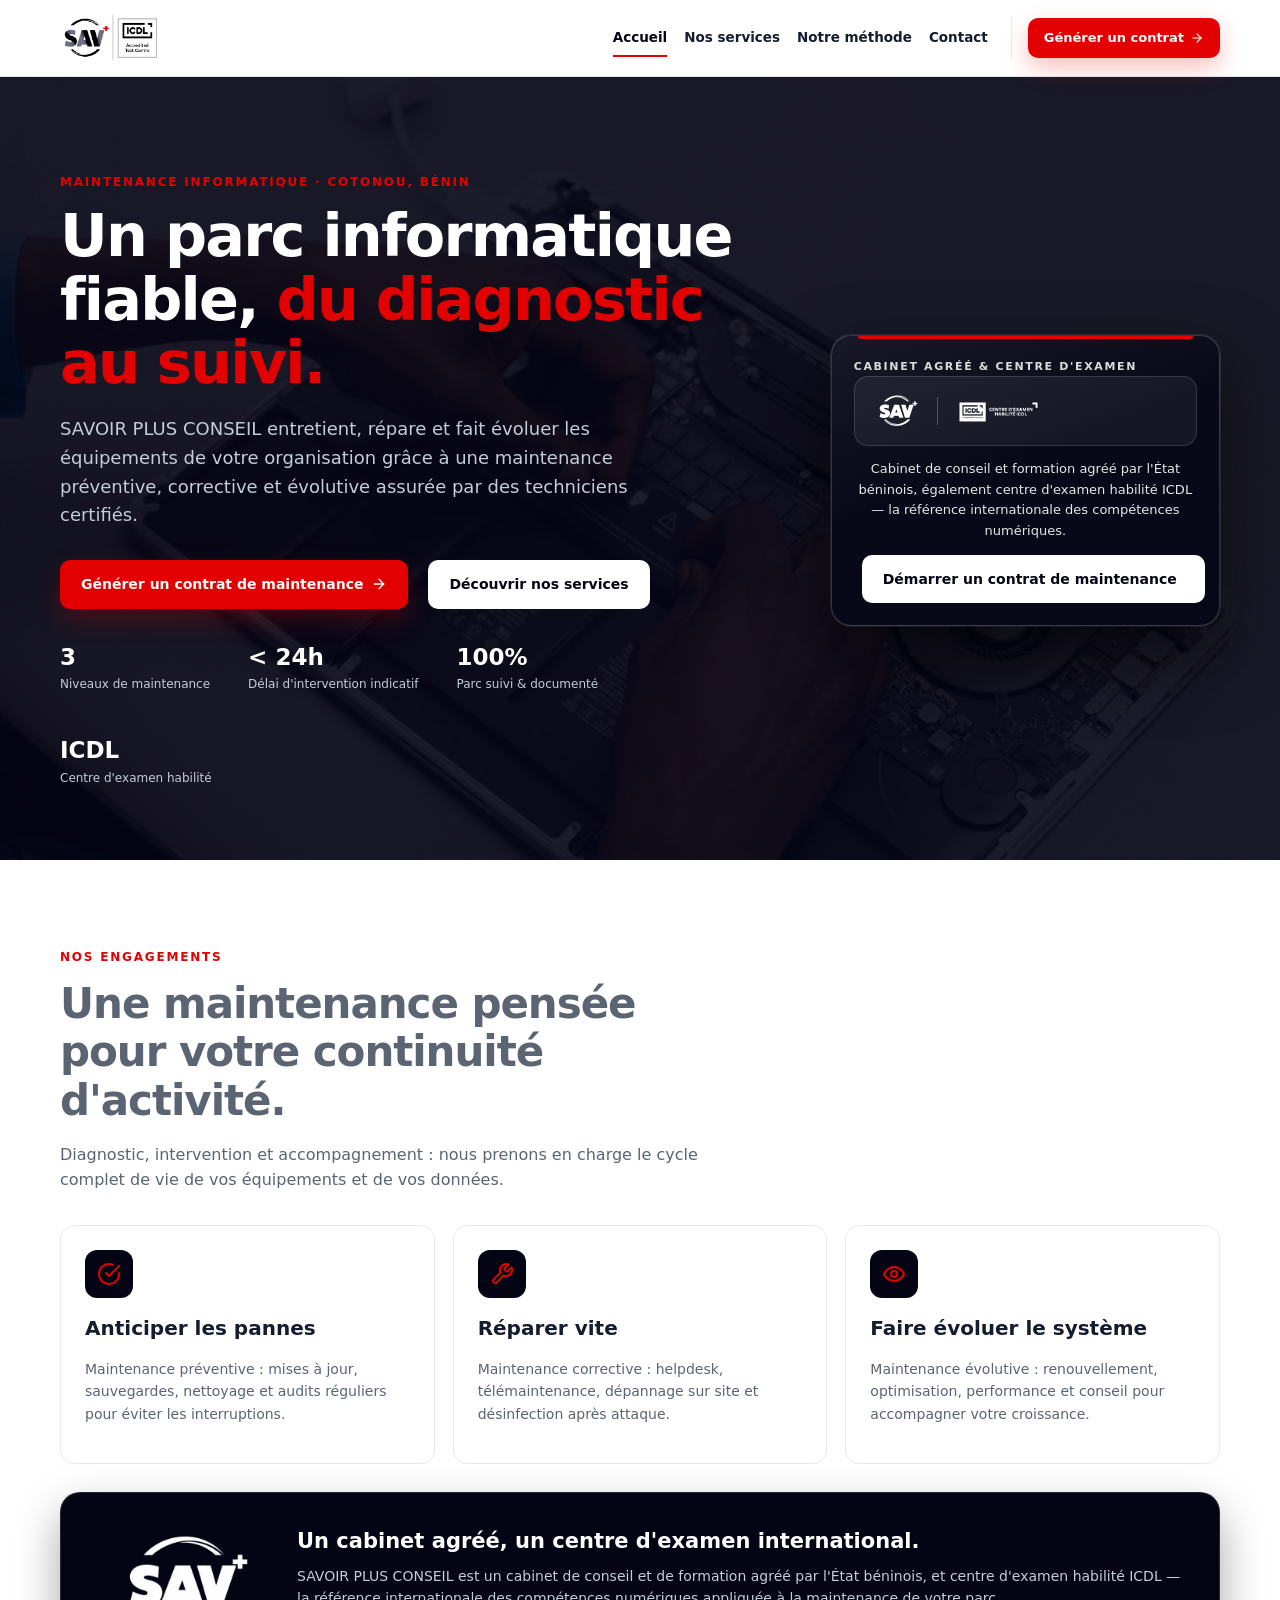
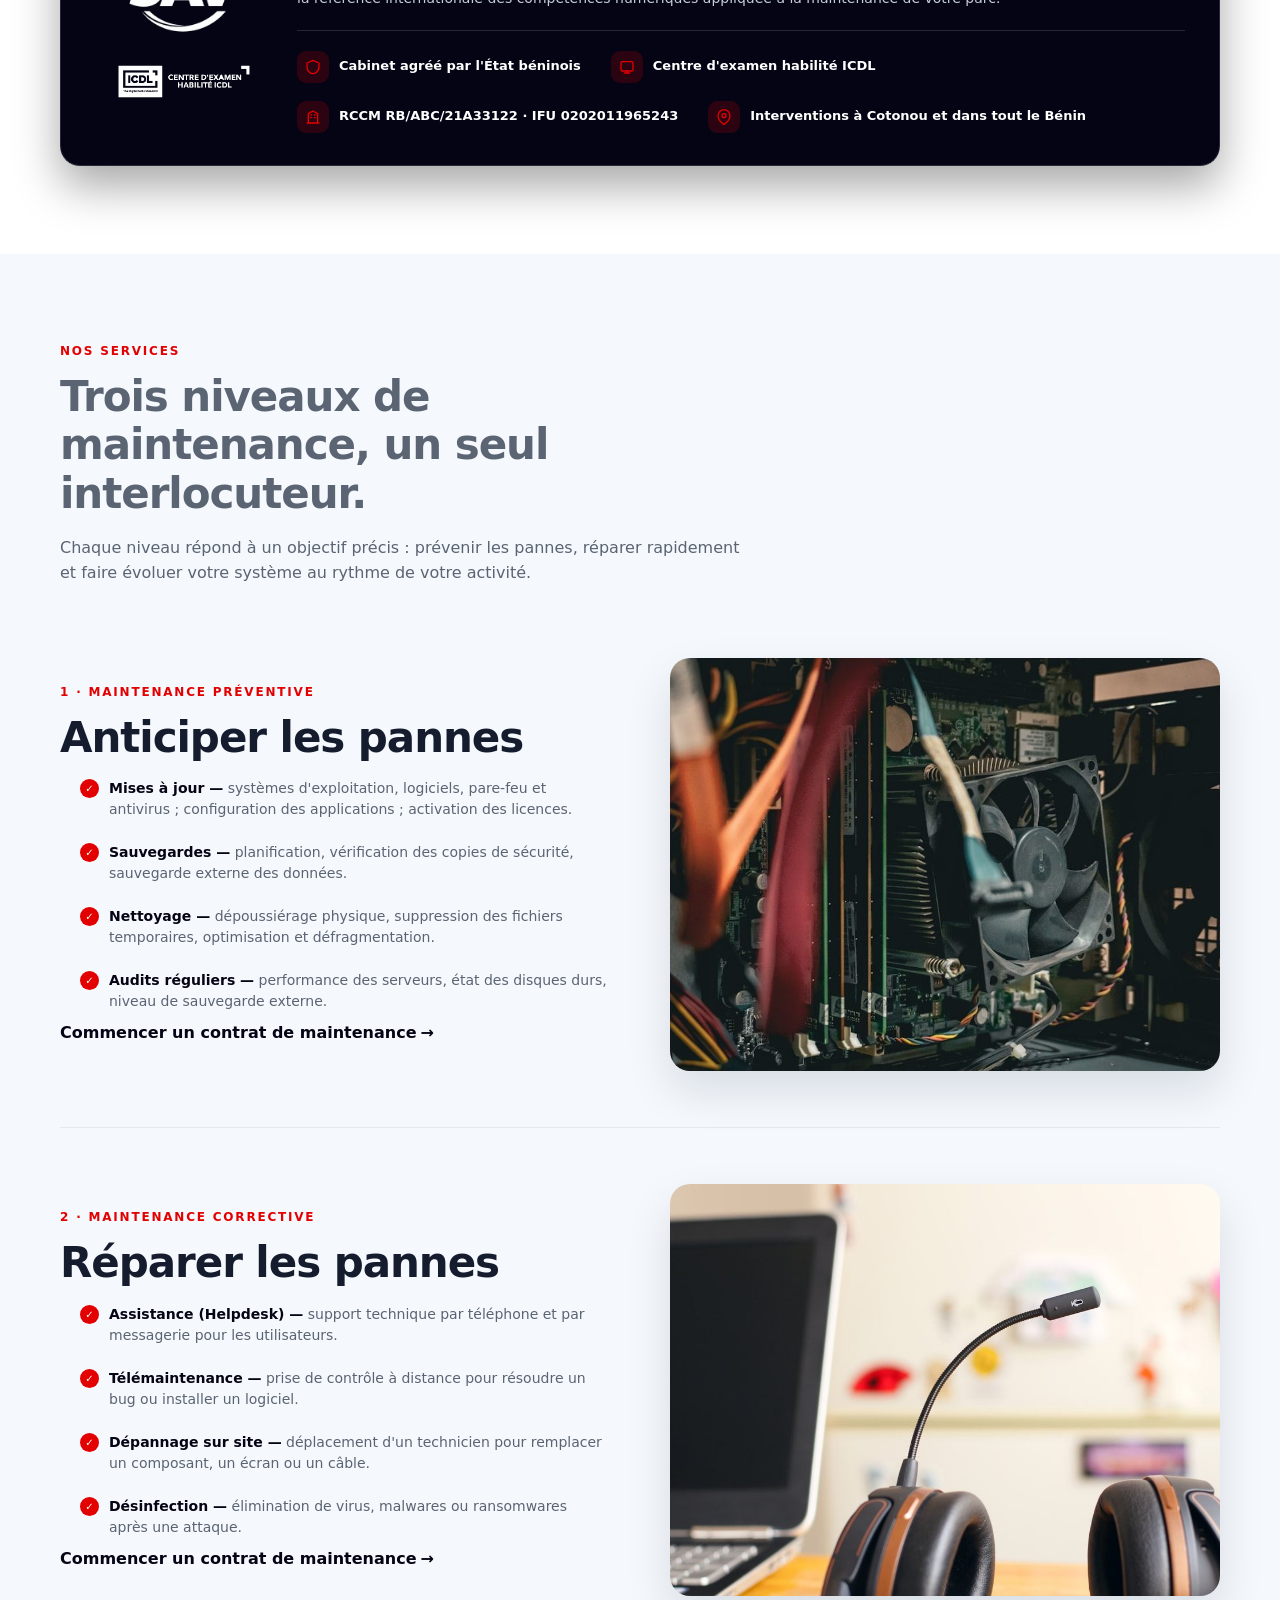
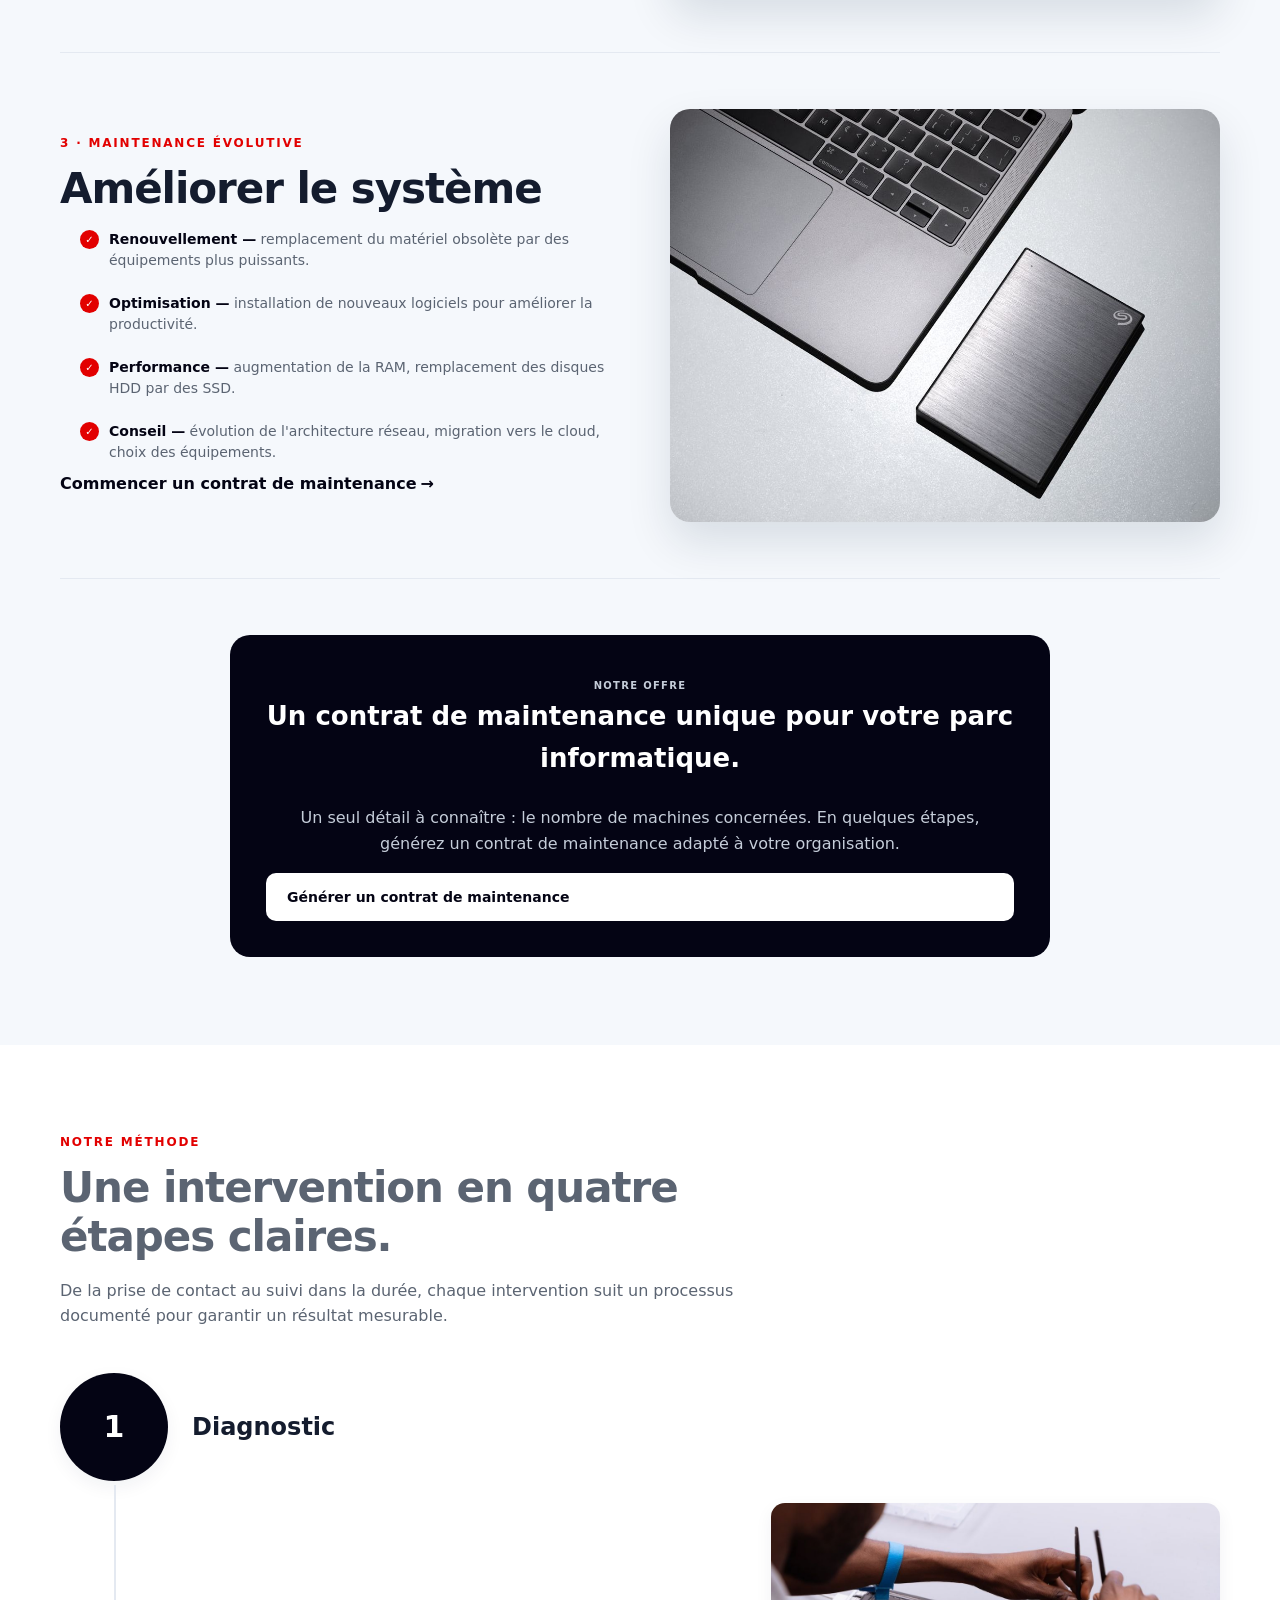
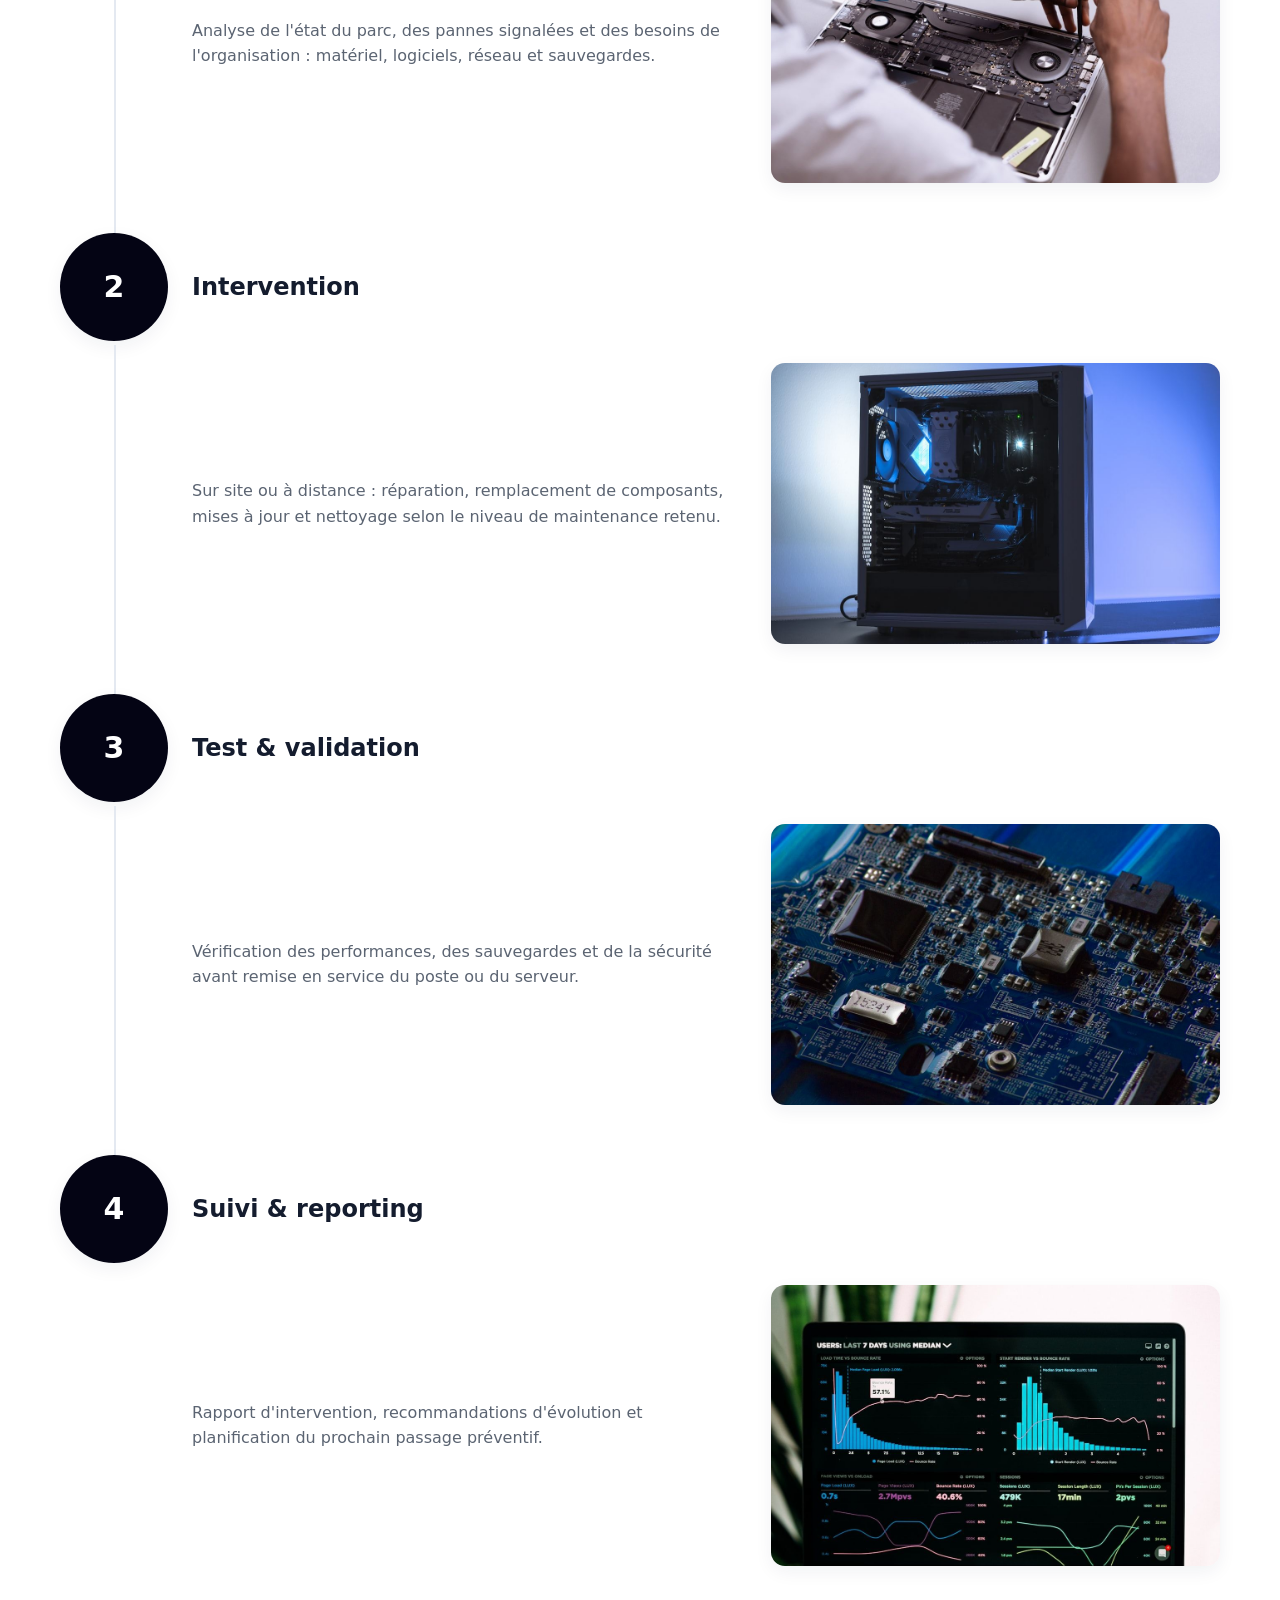
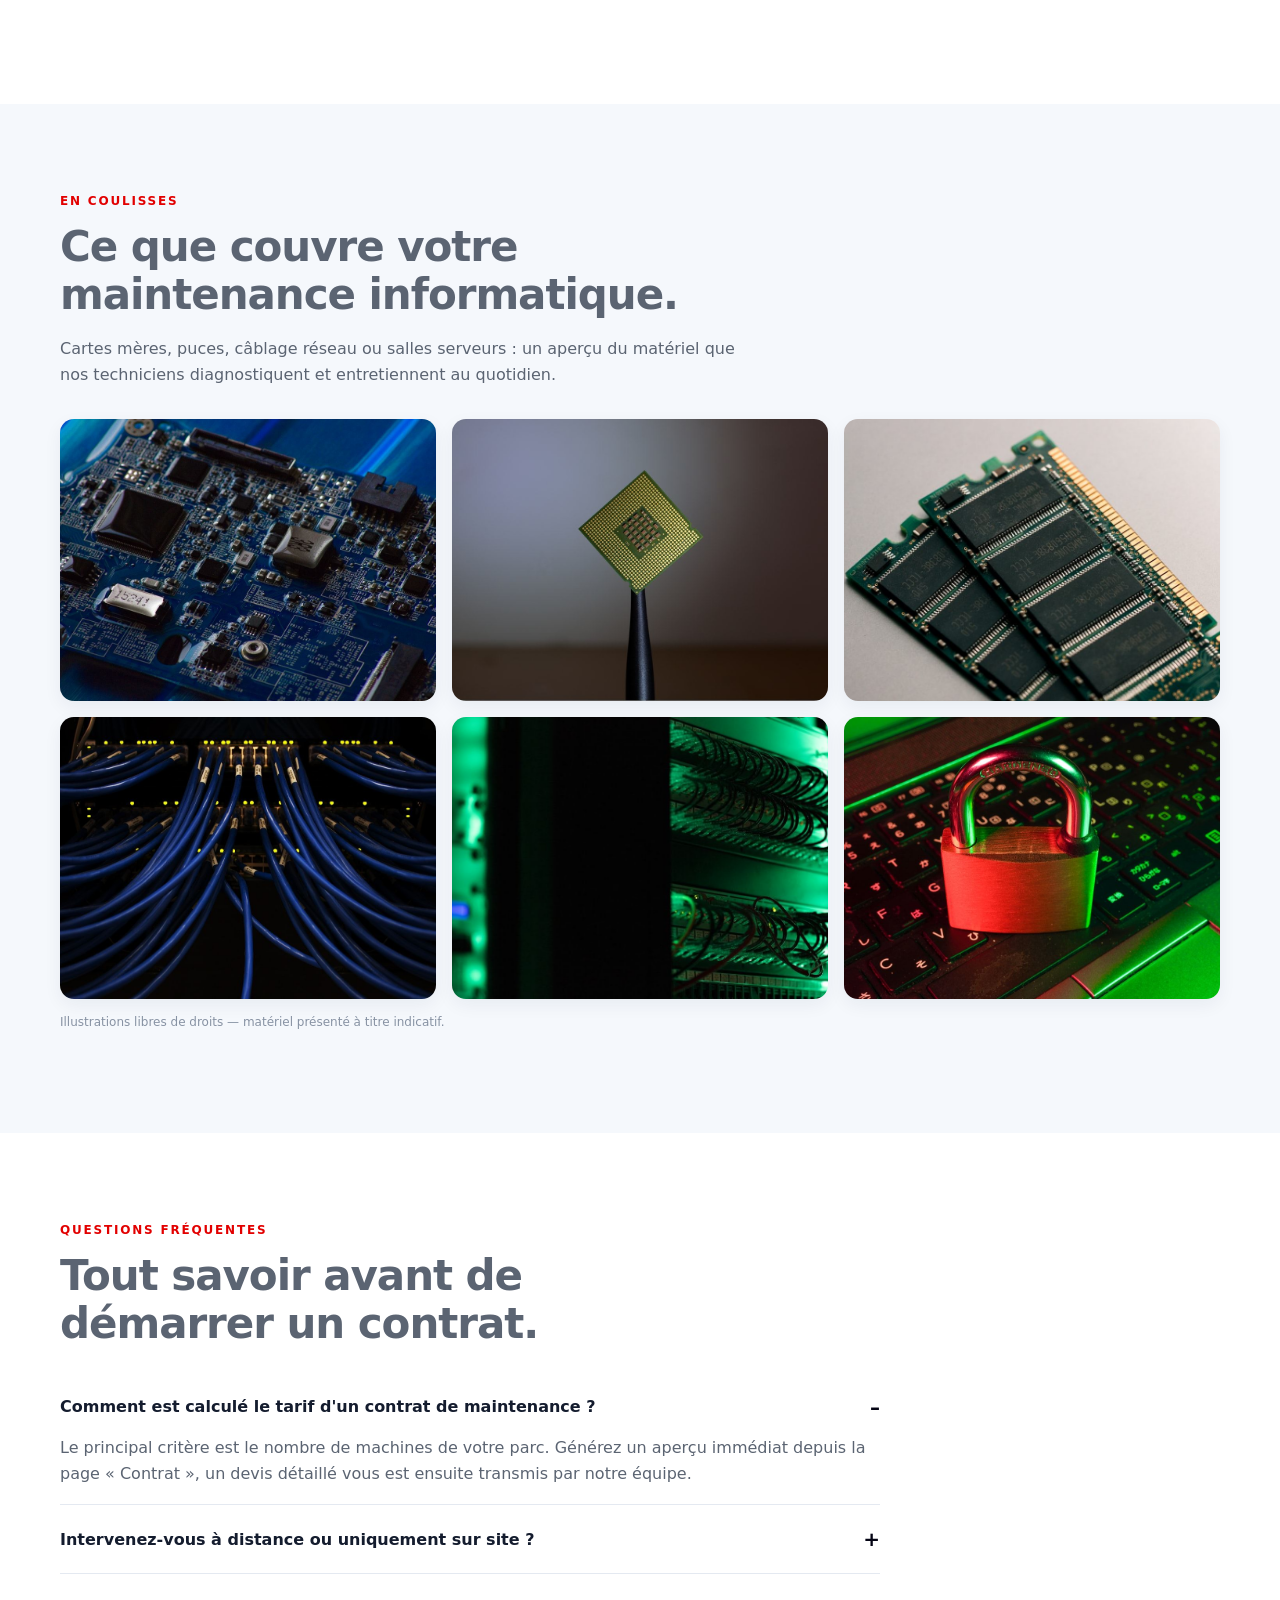
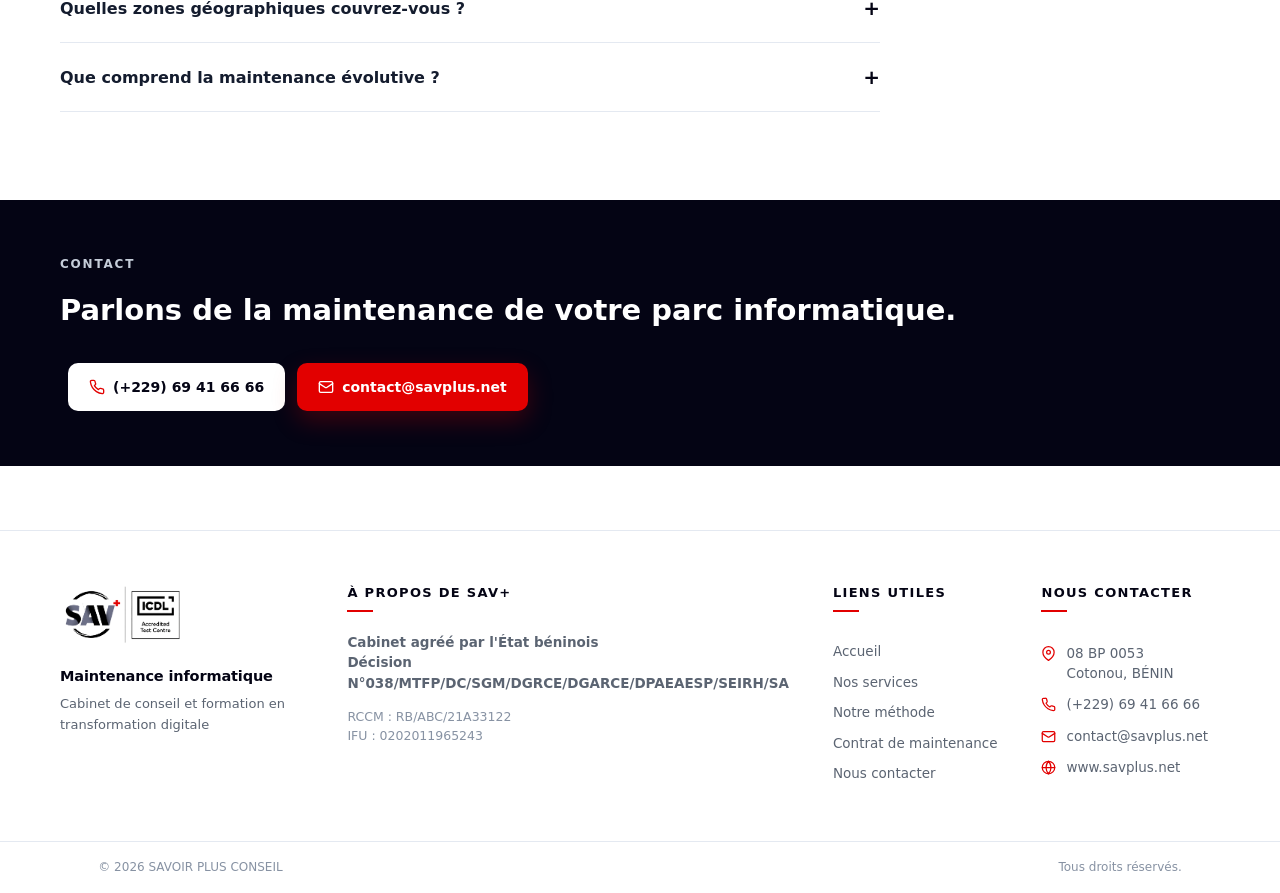
==== index.html @ a527054f "Initial commit: site de maintenance informatique SAV+ (refonte pro) Co-Authored-By: Claude Sonnet 5 " ====
<!doctype html>
<html lang="fr">
<head>
  <meta charset="utf-8">
  <meta name="viewport" content="width=device-width, initial-scale=1">
  <title>SAVOIR PLUS CONSEIL | Maintenance informatique à Cotonou</title>
  <meta name="description" content="SAVOIR PLUS CONSEIL, cabinet agréé et centre d'examen habilité ICDL, assure la maintenance préventive, corrective et évolutive de votre parc informatique à Cotonou, Bénin.">
  <link rel="icon" href="assets/LOGO/Logo savplus v1.png">
  <link rel="stylesheet" href="styles.css">
</head>
<body>
<header class="site-header" id="siteHeader">
  <div class="container nav">
    <a class="brand" href="index.html"><img class="brand-logo" src="logo.webp" alt="SAV PLUS CONSEIL — Centre d'examen habilité ICDL"></a>
    <nav id="siteNav">
      <a href="#top" data-nav="top">Accueil</a>
      <a href="#services" data-nav="services">Nos services</a>
      <a href="#methode" data-nav="methode">Notre méthode</a>
      <a href="#contact" data-nav="contact">Contact</a>
      <div class="nav-cta">
        <a class="btn btn-gold btn-icon" href="maintenance.html">
          <span>Générer un contrat</span>
          <span class="btn-icon" aria-hidden="true"><svg viewBox="0 0 24 24" fill="none" stroke="currentColor" stroke-width="2" stroke-linecap="round" stroke-linejoin="round"><path d="M5 12h14"></path><path d="m12 5 7 7-7 7"></path></svg></span>
        </a>
      </div>
    </nav>
    <button class="nav-toggle" id="navToggle" aria-label="Ouvrir le menu" aria-expanded="false" aria-controls="siteNav"><span></span></button>
  </div>
  <div class="nav-backdrop" id="navBackdrop"></div>
</header>

<main>
<section class="hero" id="top" style="--hero-bg:url('assets/images/hero-technicien.jpg')">
  <div class="container hero-grid">
    <div>
      <div class="eyebrow">MAINTENANCE INFORMATIQUE · COTONOU, BÉNIN</div>
      <h1>Un parc informatique fiable, <span>du diagnostic au suivi.</span></h1>
      <p class="lead">SAVOIR PLUS CONSEIL entretient, répare et fait évoluer les équipements de votre organisation grâce à une maintenance préventive, corrective et évolutive assurée par des techniciens certifiés.</p>
      <div class="hero-actions">
        <a class="btn btn-gold btn-icon" href="maintenance.html">
          <span>Générer un contrat de maintenance</span>
          <span class="btn-icon" aria-hidden="true"><svg viewBox="0 0 24 24" fill="none" stroke="currentColor" stroke-width="2" stroke-linecap="round" stroke-linejoin="round"><path d="M5 12h14"></path><path d="m12 5 7 7-7 7"></path></svg></span>
        </a>
        <a class="btn btn-white" href="#services">Découvrir nos services</a>
      </div>
      <div class="trust-row">
        <div><strong>3</strong><span>Niveaux de maintenance</span></div>
        <div><strong>&lt; 24h</strong><span>Délai d'intervention indicatif</span></div>
        <div><strong>100%</strong><span>Parc suivi &amp; documenté</span></div>
        <div><strong>ICDL</strong><span>Centre d'examen habilité</span></div>
      </div>
    </div>
    <div class="hero-card">
      <div class="card-top">CABINET AGRÉÉ &amp; CENTRE D'EXAMEN</div>
      <div class="cert-logos">
        <img src="assets/LOGO/Logo savplus v1 BLANC.png" alt="SAV+">
        <span class="cert-divider" aria-hidden="true"></span>
        <img src="assets/LOGO/LOGO ICDL Blanc.png" alt="ICDL — The Digital Skills Standard">
      </div>
      <p class="hero-note">Cabinet de conseil et formation agréé par l'État béninois, également centre d'examen habilité ICDL — la référence internationale des compétences numériques.</p>
      <a class="btn btn-white btn-wide" href="maintenance.html">Démarrer un contrat de maintenance</a>
    </div>
  </div>
</section>

<section class="section">
  <div class="container">
    <div class="section-intro">
      <div class="eyebrow">NOS ENGAGEMENTS</div>
      <h2>Une maintenance pensée pour votre continuité d'activité.</h2>
      <p>Diagnostic, intervention et accompagnement : nous prenons en charge le cycle complet de vie de vos équipements et de vos données.</p>
    </div>
    <div class="cards cards-3">
      <article class="card">
        <div class="card-icon" aria-hidden="true"><svg viewBox="0 0 24 24" fill="none" stroke="currentColor" stroke-width="2" stroke-linecap="round" stroke-linejoin="round"><path d="M22 11.08V12a10 10 0 1 1-5.93-9.14"></path><polyline points="22 4 12 14.01 9 11.01"></polyline></svg></div>
        <h3>Anticiper les pannes</h3>
        <p>Maintenance préventive : mises à jour, sauvegardes, nettoyage et audits réguliers pour éviter les interruptions.</p>
      </article>
      <article class="card">
        <div class="card-icon" aria-hidden="true"><svg viewBox="0 0 24 24" fill="none" stroke="currentColor" stroke-width="2" stroke-linecap="round" stroke-linejoin="round"><path d="M14.7 6.3a1 1 0 0 0 0 1.4l1.6 1.6a1 1 0 0 0 1.4 0l3.77-3.77a6 6 0 0 1-7.94 7.94l-6.91 6.91a2.12 2.12 0 0 1-3-3l6.91-6.91a6 6 0 0 1 7.94-7.94l-3.76 3.76z"></path></svg></div>
        <h3>Réparer vite</h3>
        <p>Maintenance corrective : helpdesk, télémaintenance, dépannage sur site et désinfection après attaque.</p>
      </article>
      <article class="card">
        <div class="card-icon" aria-hidden="true"><svg viewBox="0 0 24 24" fill="none" stroke="currentColor" stroke-width="2" stroke-linecap="round" stroke-linejoin="round"><path d="M2 12s3-7 10-7 10 7 10 7-3 7-10 7-10-7-10-7Z"></path><circle cx="12" cy="12" r="3"></circle></svg></div>
        <h3>Faire évoluer le système</h3>
        <p>Maintenance évolutive : renouvellement, optimisation, performance et conseil pour accompagner votre croissance.</p>
      </article>
    </div>

    <div class="accredit-banner">
      <div class="accredit-logos">
        <img src="assets/LOGO/Logo savplus v1 BLANC.png" alt="SAV+">
        <img src="assets/LOGO/LOGO ICDL Blanc.png" alt="ICDL — Centre d'examen habilité">
      </div>
      <div>
        <h3>Un cabinet agréé, un centre d'examen international.</h3>
        <p>SAVOIR PLUS CONSEIL est un cabinet de conseil et de formation agréé par l'État béninois, et centre d'examen habilité ICDL — la référence internationale des compétences numériques appliquée à la maintenance de votre parc.</p>
        <div class="accredit-points">
          <div><span class="accredit-ico" aria-hidden="true"><svg viewBox="0 0 24 24" fill="none" stroke="currentColor" stroke-width="2" stroke-linecap="round" stroke-linejoin="round"><path d="M12 2 3 6v6c0 5 3.8 9.4 9 10 5.2-.6 9-5 9-10V6z"></path></svg></span>Cabinet agréé par l'État béninois</div>
          <div><span class="accredit-ico" aria-hidden="true"><svg viewBox="0 0 24 24" fill="none" stroke="currentColor" stroke-width="2" stroke-linecap="round" stroke-linejoin="round"><rect x="3" y="4" width="18" height="14" rx="2"></rect><path d="M8 21h8M12 18v3"></path></svg></span>Centre d'examen habilité ICDL</div>
          <div><span class="accredit-ico" aria-hidden="true"><svg viewBox="0 0 24 24" fill="none" stroke="currentColor" stroke-width="2" stroke-linecap="round" stroke-linejoin="round"><path d="M3 21h18M5 21V7l7-4 7 4v14M9 9h1m4 0h1m-6 4h1m4 0h1"></path></svg></span>RCCM RB/ABC/21A33122 · IFU 0202011965243</div>
          <div><span class="accredit-ico" aria-hidden="true"><svg viewBox="0 0 24 24" fill="none" stroke="currentColor" stroke-width="2" stroke-linecap="round" stroke-linejoin="round"><path d="M21 10c0 7-9 13-9 13s-9-6-9-13a9 9 0 0 1 18 0z"></path><circle cx="12" cy="10" r="3"></circle></svg></span>Interventions à Cotonou et dans tout le Bénin</div>
        </div>
      </div>
    </div>
  </div>
</section>

<section class="section section-alt" id="services">
  <div class="container">
    <div class="section-intro">
      <div class="eyebrow">NOS SERVICES</div>
      <h2>Trois niveaux de maintenance, un seul interlocuteur.</h2>
      <p>Chaque niveau répond à un objectif précis : prévenir les pannes, réparer rapidement et faire évoluer votre système au rythme de votre activité.</p>
    </div>

    <div class="feature-row">
      <div class="feature-row-body">
        <div class="eyebrow">1 · MAINTENANCE PRÉVENTIVE</div>
        <h2>Anticiper les pannes</h2>
        <ul class="check-list">
          <li><span><strong>Mises à jour —</strong> systèmes d'exploitation, logiciels, pare-feu et antivirus ; configuration des applications ; activation des licences.</span></li>
          <li><span><strong>Sauvegardes —</strong> planification, vérification des copies de sécurité, sauvegarde externe des données.</span></li>
          <li><span><strong>Nettoyage —</strong> dépoussiérage physique, suppression des fichiers temporaires, optimisation et défragmentation.</span></li>
          <li><span><strong>Audits réguliers —</strong> performance des serveurs, état des disques durs, niveau de sauvegarde externe.</span></li>
        </ul>
        <a class="text-link" href="maintenance.html">Commencer un contrat de maintenance <span aria-hidden="true">→</span></a>
      </div>
      <div class="feature-row-media"><img src="assets/images/dust-cleaning-pc.jpg" alt="Intérieur d'une unité centrale : ventilateur, mémoire et composants entretenus" loading="lazy"></div>
    </div>

    <div class="feature-row reverse">
      <div class="feature-row-body">
        <div class="eyebrow">2 · MAINTENANCE CORRECTIVE</div>
        <h2>Réparer les pannes</h2>
        <ul class="check-list">
          <li><span><strong>Assistance (Helpdesk) —</strong> support technique par téléphone et par messagerie pour les utilisateurs.</span></li>
          <li><span><strong>Télémaintenance —</strong> prise de contrôle à distance pour résoudre un bug ou installer un logiciel.</span></li>
          <li><span><strong>Dépannage sur site —</strong> déplacement d'un technicien pour remplacer un composant, un écran ou un câble.</span></li>
          <li><span><strong>Désinfection —</strong> élimination de virus, malwares ou ransomwares après une attaque.</span></li>
        </ul>
        <a class="text-link" href="maintenance.html">Commencer un contrat de maintenance <span aria-hidden="true">→</span></a>
      </div>
      <div class="feature-row-media"><img src="assets/images/helpdesk-support.jpg" alt="Casque d'assistance technique (helpdesk) devant un ordinateur portable" loading="lazy"></div>
    </div>

    <div class="feature-row">
      <div class="feature-row-body">
        <div class="eyebrow">3 · MAINTENANCE ÉVOLUTIVE</div>
        <h2>Améliorer le système</h2>
        <ul class="check-list">
          <li><span><strong>Renouvellement —</strong> remplacement du matériel obsolète par des équipements plus puissants.</span></li>
          <li><span><strong>Optimisation —</strong> installation de nouveaux logiciels pour améliorer la productivité.</span></li>
          <li><span><strong>Performance —</strong> augmentation de la RAM, remplacement des disques HDD par des SSD.</span></li>
          <li><span><strong>Conseil —</strong> évolution de l'architecture réseau, migration vers le cloud, choix des équipements.</span></li>
        </ul>
        <a class="text-link" href="maintenance.html">Commencer un contrat de maintenance <span aria-hidden="true">→</span></a>
      </div>
      <div class="feature-row-media"><img src="assets/images/ssd-upgrade.jpg" alt="Mise à niveau d'un disque SSD" loading="lazy"></div>
    </div>

    <div class="cta-panel" style="max-width:820px;margin:56px auto 0;text-align:center">
      <span class="tag">NOTRE OFFRE</span>
      <h3>Un contrat de maintenance unique pour votre parc informatique.</h3>
      <p>Un seul détail à connaître : le nombre de machines concernées. En quelques étapes, générez un contrat de maintenance adapté à votre organisation.</p>
      <a class="btn btn-primary btn-wide" href="maintenance.html">Générer un contrat de maintenance</a>
    </div>
  </div>
</section>

<section class="section" id="methode">
  <div class="container">
    <div class="section-intro">
      <div class="eyebrow">NOTRE MÉTHODE</div>
      <h2>Une intervention en quatre étapes claires.</h2>
      <p>De la prise de contact au suivi dans la durée, chaque intervention suit un processus documenté pour garantir un résultat mesurable.</p>
    </div>
    <div class="timeline">
      <div class="timeline-item">
        <div class="timeline-head">
          <div class="timeline-num">1</div>
          <h3>Diagnostic</h3>
        </div>
        <div class="timeline-body">
          <p>Analyse de l'état du parc, des pannes signalées et des besoins de l'organisation : matériel, logiciels, réseau et sauvegardes.</p>
          <img src="assets/images/technician-onsite.jpg" alt="Technicien effectuant un diagnostic de précision sur une carte mère" loading="lazy">
        </div>
      </div>
      <div class="timeline-item">
        <div class="timeline-head">
          <div class="timeline-num">2</div>
          <h3>Intervention</h3>
        </div>
        <div class="timeline-body">
          <p>Sur site ou à distance : réparation, remplacement de composants, mises à jour et nettoyage selon le niveau de maintenance retenu.</p>
          <img src="assets/images/open-pc-tower.jpg" alt="Unité centrale ouverte pendant une intervention" loading="lazy">
        </div>
      </div>
      <div class="timeline-item">
        <div class="timeline-head">
          <div class="timeline-num">3</div>
          <h3>Test &amp; validation</h3>
        </div>
        <div class="timeline-body">
          <p>Vérification des performances, des sauvegardes et de la sécurité avant remise en service du poste ou du serveur.</p>
          <img src="assets/images/motherboard-macro.jpg" alt="Carte mère vérifiée après intervention" loading="lazy">
        </div>
      </div>
      <div class="timeline-item">
        <div class="timeline-head">
          <div class="timeline-num">4</div>
          <h3>Suivi &amp; reporting</h3>
        </div>
        <div class="timeline-body">
          <p>Rapport d'intervention, recommandations d'évolution et planification du prochain passage préventif.</p>
          <img src="assets/images/laptop-code-screen.jpg" alt="Tableau de bord de suivi des performances et rapport d'intervention" loading="lazy">
        </div>
      </div>
    </div>
  </div>
</section>

<section class="section section-alt">
  <div class="container">
    <div class="section-intro">
      <div class="eyebrow">EN COULISSES</div>
      <h2>Ce que couvre votre maintenance informatique.</h2>
      <p>Cartes mères, puces, câblage réseau ou salles serveurs : un aperçu du matériel que nos techniciens diagnostiquent et entretiennent au quotidien.</p>
    </div>
    <div class="gallery-grid">
      <img src="assets/images/motherboard-macro.jpg" alt="Gros plan sur une carte mère" loading="lazy">
      <img src="assets/images/circuit-chip-macro.jpg" alt="Gros plan sur un processeur et ses composants" loading="lazy">
      <img src="assets/images/ram-module.jpg" alt="Module de mémoire RAM" loading="lazy">
      <img src="assets/images/network-cables.jpg" alt="Câblage réseau en baie de brassage" loading="lazy">
      <img src="assets/images/server-room.jpg" alt="Baie de serveurs en salle informatique" loading="lazy">
      <img src="assets/images/cybersecurity-lock.jpg" alt="Sécurité informatique et protection des données" loading="lazy">
    </div>
    <p class="gallery-note">Illustrations libres de droits — matériel présenté à titre indicatif.</p>
  </div>
</section>

<section class="section">
  <div class="container">
    <div class="section-intro">
      <div class="eyebrow">QUESTIONS FRÉQUENTES</div>
      <h2>Tout savoir avant de démarrer un contrat.</h2>
    </div>
    <div style="max-width:820px;margin-top:24px">
      <details class="faq-item" open>
        <summary>Comment est calculé le tarif d'un contrat de maintenance ?</summary>
        <p>Le principal critère est le nombre de machines de votre parc. Générez un aperçu immédiat depuis la page « Contrat », un devis détaillé vous est ensuite transmis par notre équipe.</p>
      </details>
      <details class="faq-item">
        <summary>Intervenez-vous à distance ou uniquement sur site ?</summary>
        <p>Les deux : la télémaintenance résout la majorité des incidents logiciels, un technicien se déplace pour tout ce qui touche au matériel (composant, écran, câble).</p>
      </details>
      <details class="faq-item">
        <summary>Quelles zones géographiques couvrez-vous ?</summary>
        <p>Nous intervenons à Cotonou et, selon les contrats, dans le reste du Bénin. Contactez-nous pour vérifier la couverture de votre organisation.</p>
      </details>
      <details class="faq-item">
        <summary>Que comprend la maintenance évolutive ?</summary>
        <p>Le renouvellement du matériel obsolète, l'optimisation logicielle, l'ajout de RAM ou de SSD, ainsi que des conseils sur l'architecture réseau et la migration vers le cloud.</p>
      </details>
    </div>
  </div>
</section>

<section class="contact-strip" id="contact">
  <div class="container contact-flex">
    <div>
      <div class="eyebrow">CONTACT</div>
      <h2>Parlons de la maintenance de votre parc informatique.</h2>
    </div>
    <div class="hero-actions" style="margin:0">
      <a class="btn btn-white btn-icon" href="tel:+2290169416666">
        <span class="btn-icon" aria-hidden="true"><svg viewBox="0 0 24 24" fill="none" stroke="currentColor" stroke-width="2" stroke-linecap="round" stroke-linejoin="round"><path d="M22 16.92v3a2 2 0 0 1-2.18 2 19.79 19.79 0 0 1-8.63-3.07 19.5 19.5 0 0 1-6-6 19.79 19.79 0 0 1-3.07-8.67A2 2 0 0 1 4.11 2h3a2 2 0 0 1 2 1.72c.13.96.36 1.9.7 2.81a2 2 0 0 1-.45 2.11L8.09 9.91a16 16 0 0 0 6 6l1.27-1.27a2 2 0 0 1 2.11-.45c.91.34 1.85.57 2.81.7A2 2 0 0 1 22 16.92z"></path></svg></span>
        <span>(+229) 69 41 66 66</span>
      </a>
      <a class="btn btn-gold btn-icon" href="mailto:contact@savplus.net">
        <span class="btn-icon" aria-hidden="true"><svg viewBox="0 0 24 24" fill="none" stroke="currentColor" stroke-width="2" stroke-linecap="round" stroke-linejoin="round"><rect width="20" height="16" x="2" y="4" rx="2"></rect><path d="m22 7-8.97 5.7a1.94 1.94 0 0 1-2.06 0L2 7"></path></svg></span>
        <span>contact@savplus.net</span>
      </a>
    </div>
  </div>
</section>
</main>

<footer>
  <div class="container footer-grid">
    <div class="footer-col footer-identity">
      <a class="footer-brand" href="index.html"><img class="footer-logo" src="logo.webp" alt="SAV+"></a>
      <p class="footer-tagline">Maintenance informatique</p>
      <p class="footer-sub">Cabinet de conseil et formation en transformation digitale</p>
    </div>
    <div class="footer-col">
      <h4 class="footer-title">À propos de SAV+</h4>
      <p class="footer-stat">Cabinet agréé par l'État béninois<br>Décision N°038/MTFP/DC/SGM/DGRCE/DGARCE/DPAEAESP/SEIRH/SA</p>
      <p class="footer-meta">RCCM : RB/ABC/21A33122<br>IFU : 0202011965243</p>
    </div>
    <div class="footer-col footer-links">
      <h4 class="footer-title">Liens utiles</h4>
      <a href="#top">Accueil</a>
      <a href="#services">Nos services</a>
      <a href="#methode">Notre méthode</a>
      <a href="maintenance.html">Contrat de maintenance</a>
      <a href="mailto:contact@savplus.net">Nous contacter</a>
    </div>
    <div class="footer-col footer-contact">
      <h4 class="footer-title">Nous contacter</h4>
      <p class="footer-line"><svg viewBox="0 0 24 24" fill="none" stroke="currentColor" stroke-width="2" stroke-linecap="round" stroke-linejoin="round" aria-hidden="true"><path d="M21 10c0 7-9 13-9 13s-9-6-9-13a9 9 0 0 1 18 0z"/><circle cx="12" cy="10" r="3"/></svg><span>08 BP 0053<br>Cotonou, BÉNIN</span></p>
      <p class="footer-line"><svg viewBox="0 0 24 24" fill="none" stroke="currentColor" stroke-width="2" stroke-linecap="round" stroke-linejoin="round" aria-hidden="true"><path d="M22 16.92v3a2 2 0 0 1-2.18 2 19.79 19.79 0 0 1-8.63-3.07 19.5 19.5 0 0 1-6-6 19.79 19.79 0 0 1-3.07-8.67A2 2 0 0 1 4.11 2h3a2 2 0 0 1 2 1.72c.13.96.36 1.9.7 2.81a2 2 0 0 1-.45 2.11L8.09 9.91a16 16 0 0 0 6 6l1.27-1.27a2 2 0 0 1 2.11-.45c.91.34 1.85.57 2.81.7A2 2 0 0 1 22 16.92z"/></svg><a href="tel:+2290169416666">(+229) 69 41 66 66</a></p>
      <p class="footer-line"><svg viewBox="0 0 24 24" fill="none" stroke="currentColor" stroke-width="2" stroke-linecap="round" stroke-linejoin="round" aria-hidden="true"><rect width="20" height="16" x="2" y="4" rx="2"/><path d="m22 7-8.97 5.7a1.94 1.94 0 0 1-2.06 0L2 7"/></svg><a href="mailto:contact@savplus.net">contact@savplus.net</a></p>
      <p class="footer-line"><svg viewBox="0 0 24 24" fill="none" stroke="currentColor" stroke-width="2" stroke-linecap="round" stroke-linejoin="round" aria-hidden="true"><circle cx="12" cy="12" r="10"/><path d="M2 12h20"/><path d="M12 2a15.3 15.3 0 0 1 4 10 15.3 15.3 0 0 1-4 10 15.3 15.3 0 0 1-4-10 15.3 15.3 0 0 1 4-10z"/></svg><a href="https://savplus.net/" target="_blank" rel="noopener">www.savplus.net</a></p>
    </div>
  </div>
  <div class="footer-base">
    <div class="container footer-base-inner">
      <span>© 2026 SAVOIR PLUS CONSEIL</span>
      <span>Tous droits réservés.</span>
    </div>
  </div>
</footer>
<script src="script.js"></script>
</body>
</html>
---- styles.css ----
:root{
  --navy-950:#040414;
  --navy-900:#040414;
  --navy-800:#040414;
  --blue-700:#040414;
  --blue-600:#040414;
  --blue-100:#eef1f6;
  --blue-50:#eef1f6;
  --gold-500:#e20000;
  --gold-600:#e20000;
  --ink:#141c2e;
  --gray-600:#5b6472;
  --gray-400:#8792a3;
  --border:#e4e9f1;
  --bg-alt:#f5f8fc;
  --radius-lg:20px;
  --radius-md:14px;
  --shadow-sm:0 6px 18px rgba(10,30,60,.06);
  --shadow-md:0 20px 45px rgba(10,30,60,.12);
}
*{box-sizing:border-box}
html{scroll-behavior:smooth}
body{margin:0;font-family:"Inter",system-ui,Arial,sans-serif;color:var(--ink);background:#fff;line-height:1.6}
a{text-decoration:none;color:inherit}
img{max-width:100%;display:block}
.container{width:min(1160px,92%);margin:auto}

/* Header */
.site-header{position:sticky;top:0;z-index:30;background:rgba(255,255,255,.94);backdrop-filter:saturate(180%) blur(10px);border-bottom:1px solid var(--border);transition:box-shadow .25s ease}
.site-header.scrolled{box-shadow:0 8px 24px rgba(10,30,60,.08)}
.nav{height:76px;display:flex;align-items:center;gap:30px}
.brand{display:flex;align-items:center;gap:8px;font-weight:800;letter-spacing:.05em}
.brand .brand-logo{height:52px;width:auto;display:block}
.brand-mark{display:inline-flex;background:linear-gradient(135deg,var(--blue-700),var(--navy-800));color:#fff;padding:7px 10px;border-radius:8px;font-weight:900}
.nav nav{display:flex;align-items:center;gap:17px;margin-left:auto;font-size:13.5px;font-weight:600}
.nav nav a:not(.btn){position:relative;padding:4px 0;display:inline-flex;align-items:center;gap:6px;flex:none;white-space:nowrap}
.nav nav a:not(.btn):hover{color:var(--blue-700)}
.nav-icon{display:inline-flex;color:var(--gold-500);transition:transform .2s ease,color .2s ease}
.nav-icon svg{width:15px;height:15px}
.nav nav a:not(.btn)::after{content:"";position:absolute;left:0;right:100%;bottom:-4px;height:2px;background:var(--gold-500);transition:right .2s ease}
.nav nav a:not(.btn):hover::after{right:0}
.nav nav a[aria-current="page"]:not(.btn)::after{right:0}
.nav-shop-link{color:var(--gold-600);font-weight:800}
.nav-cta{display:flex;align-items:center;gap:8px;margin-left:6px;padding-left:16px;border-left:1px solid var(--border);flex:none}
.nav .btn{padding:9px 15px;font-size:13px;gap:6px}
.nav .btn-icon svg{width:14px;height:14px}
.nav .btn-light{background:transparent;border:1px solid var(--border);color:var(--navy-900);box-shadow:none}
.nav .btn-light:hover{background:var(--blue-50);border-color:var(--navy-900);transform:translateY(-2px)}
.nav-toggle{display:none;margin-left:auto;background:none;border:1px solid var(--border);border-radius:10px;width:42px;height:42px;flex:none;align-items:center;justify-content:center;cursor:pointer}
.nav-toggle span,.nav-toggle span::before,.nav-toggle span::after{content:"";display:block;width:20px;height:2px;background:var(--ink);position:relative;transition:transform .2s ease,opacity .2s ease,top .2s ease,background .2s ease}
.nav-toggle span::before{position:absolute;top:-6px}
.nav-toggle span::after{position:absolute;top:6px}
.nav-toggle[aria-expanded="true"] span{background:transparent}
.nav-toggle[aria-expanded="true"] span::before{top:0;transform:rotate(45deg)}
.nav-toggle[aria-expanded="true"] span::after{top:0;transform:rotate(-45deg)}
.nav-backdrop{display:none}

/* Buttons */
.btn{display:inline-block;border-radius:10px;padding:12px 20px;font-weight:750;font-size:14px;border:1px solid transparent;transition:transform .15s ease,box-shadow .15s ease,background .15s ease}
.btn-primary{background:var(--blue-700);color:#fff;box-shadow:0 10px 24px rgba(4,4,20,.25)}
.btn-primary:hover{background:var(--navy-800);transform:translateY(-1px)}
.btn-light{background:var(--blue-100);color:var(--navy-900)}
.btn-light:hover{background:#eef1f6}
.btn-outline{border-color:var(--blue-700);color:var(--blue-700);margin-top:10px}
.btn-outline:hover{background:var(--blue-50)}
.btn-white{background:#fff;color:var(--navy-900);margin-left:8px}
.btn-white:hover{background:var(--gold-500);color:#fff}
.btn-wide{display:block;text-align:center;width:100%}
.btn-gold{background:var(--gold-500);color:#fff}
.btn-gold:hover{background:var(--gold-600)}

/* Contact form */
.contact-form{max-width:760px;margin-top:20px;display:grid;gap:16px}
.contact-form .field{display:grid;gap:6px}
.contact-form label{font-weight:700;font-size:14px}
.contact-form input,.contact-form textarea,.contact-form select{width:100%;padding:12px 14px;border:1px solid var(--border);border-radius:10px;font:inherit;color:var(--ink);background:#fff}
.contact-form input:focus,.contact-form textarea:focus,.contact-form select:focus{outline:none;border-color:var(--blue-700);box-shadow:0 0 0 3px var(--blue-100)}
.contact-form textarea{min-height:140px;resize:vertical}
.contact-form .row{display:grid;grid-template-columns:1fr 1fr;gap:16px}
.contact-form .btn-wide{margin-top:4px}
.contact-form .hint{font-size:13px;color:var(--gray-600)}
.form-success{border-left:4px solid var(--gold-500);background:var(--bg-alt);border-radius:10px;padding:16px 20px;margin-top:16px}
.hidden{display:none!important}

/* Hero */
.hero{--hero-bg:none;position:relative;padding:96px 0 72px;overflow:hidden;background:linear-gradient(180deg,var(--navy-950) 0%,var(--navy-900) 100%);color:#fff}
.hero::before{content:"";position:absolute;inset:0;background:var(--hero-bg) center 30%/cover no-repeat;opacity:.36}
.hero::after{content:"";position:absolute;inset:0;background:rgba(4,4,20,.72)}
.hero-grid{position:relative;z-index:1;display:grid;grid-template-columns:1.35fr .75fr;gap:70px;align-items:center}
.eyebrow{font-size:12px;font-weight:850;letter-spacing:.15em;color:var(--gold-500);margin-bottom:12px}
.hero h1{font-size:clamp(38px,4.6vw,60px);line-height:1.08;margin:0 0 20px;letter-spacing:-.03em;color:#fff}
.hero h1 span{color:var(--gold-500)}
.lead{font-size:18px;color:#c5cdd9;max-width:640px}
.hero-actions{display:flex;gap:12px;margin:30px 0;flex-wrap:wrap}
.trust-row{display:flex;gap:38px;margin-top:30px;flex-wrap:wrap}
.trust-row div{display:flex;flex-direction:column}
.trust-row strong{font-size:23px;color:#fff}
.trust-row span{font-size:12px;color:#c5cdd9}
.hero-card{position:relative;background:linear-gradient(160deg,rgba(255,255,255,.08),rgba(255,255,255,.015) 45%),linear-gradient(160deg,var(--navy-800),var(--navy-950));border-radius:var(--radius-lg);padding:22px;color:#fff;box-shadow:0 30px 70px rgba(0,0,0,.55),0 0 0 1px rgba(255,255,255,.1);border:1px solid rgba(255,255,255,.18)}
.hero-card::before{content:"";position:absolute;top:0;left:26px;right:26px;height:3px;border-radius:0 0 3px 3px;background:var(--gold-500)}
.card-top{font-size:11px;letter-spacing:.15em;font-weight:800;opacity:.85}
.certificate{background:#fff;color:var(--ink);border-radius:16px;margin:20px 0;padding:35px 25px;text-align:center;min-height:250px;display:flex;flex-direction:column;justify-content:center}
.certificate-logo{width:110px;height:auto;margin:0 auto 18px;display:block}
.certificate p{font-size:12px;color:var(--gray-600);margin:0}
.certificate strong{font-size:24px;margin:8px 0}
.certificate small{color:var(--blue-700);font-weight:700}
.hero-note{font-size:13px;text-align:center;opacity:.9}

/* Sections */
.section{padding:88px 0}
.section-alt{background:var(--bg-alt)}
.two-col{display:grid;grid-template-columns:1fr 1fr;gap:64px;align-items:center}
.section h2{font-size:clamp(28px,3.6vw,42px);line-height:1.16;margin:0 0 16px;letter-spacing:-.025em}
.feature-list{margin-top:32px}
.feature-list div{display:flex;gap:18px;padding:18px 0;border-bottom:1px solid var(--border)}
.feature-list b{color:var(--blue-700);font-size:15px}

.info-panel,.cta-panel{background:var(--blue-50);border-radius:var(--radius-lg);padding:36px;border:1px solid var(--border)}
.info-panel h3,.cta-panel h3{font-size:26px;margin-top:0}
.text-link{color:var(--blue-700);font-weight:750}
.section-intro{color:var(--gray-600);max-width:680px}

.cards{display:grid;grid-template-columns:repeat(4,1fr);gap:18px;margin-top:32px}
.cards-3{grid-template-columns:repeat(3,1fr)}
.cards-3 .card ul{margin-top:8px}
.card{background:#fff;border:1px solid var(--border);border-radius:var(--radius-md);padding:24px;transition:transform .18s ease,box-shadow .18s ease}
.card:hover{transform:translateY(-4px);box-shadow:var(--shadow-sm)}
.card.featured{border:2px solid var(--gold-500);box-shadow:0 15px 35px rgba(226,0,0,.15);position:relative}
.card.featured::before{content:"POPULAIRE";position:absolute;top:-11px;right:20px;background:var(--gold-500);color:#fff;font-size:10px;font-weight:850;letter-spacing:.08em;padding:4px 10px;border-radius:999px}
.tag{font-size:10px;letter-spacing:.13em;font-weight:850;color:var(--blue-700)}
.card h3{margin:10px 0;font-size:20px}
.card p{color:var(--gray-600);font-size:14px}
.card ul{padding-left:18px;color:#3d4a60;font-size:13px}
.footnote{font-size:12px;color:var(--gray-400);margin-top:18px}

.audience-grid{display:grid;grid-template-columns:repeat(4,1fr);gap:18px;margin-top:32px}
.audience-card{padding:0;border:1px solid var(--border);border-radius:16px;overflow:hidden;background:#fff;transition:transform .18s ease,box-shadow .18s ease}
.audience-card:hover{transform:translateY(-4px);box-shadow:var(--shadow-sm)}
.audience-photo{height:130px;background-size:cover;background-position:center}
.audience-body{padding:20px 22px 24px}
.audience-icon{font-size:24px}
.audience-card h3{margin:10px 0 5px;font-size:17px}
.audience-card p{color:var(--gray-600);font-size:14px;margin:0}

.section-dark{background:linear-gradient(180deg,var(--navy-950),var(--navy-900));color:#fff}
.section-dark .eyebrow{color:var(--gold-500)}
.steps{display:grid;grid-template-columns:repeat(4,1fr);gap:20px;margin-top:40px}
.steps-3{grid-template-columns:repeat(3,1fr)}
.steps div{border-top:2px solid rgba(255,255,255,.16);padding-top:20px}
.steps b{display:grid;place-items:center;width:38px;height:38px;border-radius:50%;background:var(--gold-500);color:#fff;margin-bottom:15px;font-size:15px}
.steps h3{margin:0 0 5px}
.steps p{color:#c5cdd9;font-size:14px}

/* Bloc chiffres clés : typo plutôt que rond serré */
.stat-grid{display:grid;grid-template-columns:repeat(4,1fr);gap:24px;margin-top:40px}
.stat-grid>div{border-top:2px solid rgba(255,255,255,.16);padding-top:24px}
.stat-number{display:block;font-size:clamp(30px,3vw,40px);font-weight:900;color:var(--gold-500);letter-spacing:-.02em;line-height:1}
.stat-grid h3{margin:16px 0 6px;font-size:16px}
.stat-grid p{color:#c5cdd9;font-size:14px;margin:0}
@media(max-width:900px){.stat-grid{grid-template-columns:repeat(2,1fr)}}
@media(max-width:600px){.stat-grid{grid-template-columns:1fr}}

.contact-card{background:#fff;border:1px solid var(--border);border-radius:16px;padding:22px}
.contact-card strong{color:var(--navy-900)}
.micro-note{font-weight:400;font-size:12px;color:var(--gray-400)}
.cta-panel{background:linear-gradient(135deg,var(--blue-700),var(--navy-800));color:#fff;border:none}
.cta-panel .tag{color:#c5cdd9}
.cta-panel p{color:#c5cdd9}
.cta-panel .btn-primary{background:#fff;color:var(--navy-900);box-shadow:none}
.cta-panel .btn-primary:hover{background:var(--gold-500);color:#fff}
.cta-panel .btn-outline{border-color:rgba(255,255,255,.5);color:#fff}
.cta-panel .btn-outline:hover{background:rgba(255,255,255,.1)}

.enterprise-media{display:grid;grid-template-columns:1.1fr .9fr;gap:16px;margin-top:36px}
.enterprise-media img{width:100%;border-radius:var(--radius-md);object-fit:cover;box-shadow:var(--shadow-sm)}
.enterprise-media>img{aspect-ratio:3/4}
.enterprise-media-stack{display:flex;flex-direction:column;gap:16px}
.enterprise-media-stack img{aspect-ratio:16/10;flex:1}
.enterprise-grid{display:grid;grid-template-columns:repeat(4,1fr);gap:15px;margin-top:36px}
.enterprise-grid div{background:#fff;border:1px solid var(--border);border-radius:14px;padding:22px}
.enterprise-grid strong,.enterprise-grid span{display:block}
.enterprise-grid span{color:var(--gray-600);font-size:13px;margin-top:5px}

.contact-strip{background:linear-gradient(120deg,var(--blue-700),var(--navy-900));color:#fff;padding:55px 0}
.contact-strip .eyebrow{color:#c5cdd9}
.contact-flex{display:flex;justify-content:space-between;align-items:center;gap:30px;flex-wrap:wrap}
.contact-flex h2{margin:0;font-size:29px}

footer{background:#fff;border-top:1px solid var(--border);margin-top:64px}
.footer-grid{display:grid;grid-template-columns:1.5fr 1fr 1fr 1.1fr;gap:44px;padding:52px 0 56px;align-items:start}
.footer-col{display:flex;flex-direction:column}
.footer-identity{max-width:270px}
.footer-brand{display:inline-block;margin-bottom:18px}
.footer-logo{height:64px;width:auto;display:block}
.footer-tagline{font-size:14.5px;font-weight:800;color:var(--navy-900);margin:0 0 6px;letter-spacing:-.01em}
.footer-sub{font-size:13px;color:var(--gray-600);margin:0;line-height:1.55}
.footer-title{font-size:13px;font-weight:900;color:var(--navy-900);text-transform:uppercase;letter-spacing:.1em;margin:0 0 20px;padding-bottom:8px;position:relative}
.footer-title::after{content:"";position:absolute;left:0;bottom:0;width:26px;height:2px;background:var(--gold-500)}
.footer-stat{font-size:13.5px;font-weight:600;color:var(--gray-600);margin:0 0 14px;line-height:1.5}
.footer-meta{font-size:12.5px;color:var(--gray-400);margin:0;line-height:1.55}
.footer-links{display:flex;flex-direction:column;gap:9px;font-size:13.5px}
.footer-links a{color:var(--gray-600);width:max-content;position:relative;transition:color .15s ease}
.footer-links a:hover{color:var(--gold-600)}
.footer-contact{display:flex;flex-direction:column;gap:12px;font-size:13.5px}
.footer-line{display:flex;align-items:flex-start;gap:10px;margin:0;color:var(--gray-600);line-height:1.45}
.footer-line svg{width:15px;height:15px;flex-shrink:0;margin-top:2px;color:var(--gold-500)}
.footer-line a{color:var(--gray-600);transition:color .15s ease}
.footer-line a:hover{color:var(--gold-600)}
.footer-base{border-top:1px solid var(--border);padding:16px 4%}
.footer-base-inner{display:flex;justify-content:space-between;gap:10px;flex-wrap:wrap;font-size:12px;color:var(--gray-400)}

/* Sub-page hero */
.page-hero{position:relative;padding:64px 0 56px;overflow:hidden;background:linear-gradient(180deg,var(--navy-950),var(--navy-900));color:#fff}
.page-hero.with-photo::before{content:"";position:absolute;inset:0;background-image:var(--bg);background-size:cover;background-position:center;opacity:.22}
.page-hero.with-photo::after{content:"";position:absolute;inset:0;background:rgba(4,4,20,.8)}
.page-hero-content{position:relative;z-index:1;max-width:760px}
.breadcrumb{font-size:13px;color:#c5cdd9;margin-bottom:16px;display:flex;gap:6px;align-items:center;flex-wrap:wrap}
.breadcrumb a{color:#c5cdd9}
.breadcrumb a:hover{color:var(--gold-500)}
.page-hero h1{font-size:clamp(30px,3.8vw,46px);margin:0 0 14px;letter-spacing:-.02em;color:#fff;line-height:1.12}
.page-hero p{color:#c5cdd9;font-size:17px;max-width:640px;margin:0}
.nav nav a[aria-current="page"]:not(.btn){color:var(--blue-700)}

/* Zigzag feature rows */
.feature-row{display:grid;grid-template-columns:1fr 1fr;gap:60px;align-items:center;padding:56px 0}
.feature-row:not(:last-child){border-bottom:1px solid var(--border)}
.feature-row.reverse .feature-row-media{order:2}
.feature-row-media img{border-radius:var(--radius-lg);box-shadow:var(--shadow-md);aspect-ratio:4/3;object-fit:cover;width:100%}
.feature-row-media.media-contain{display:flex;align-items:center;justify-content:center}
.feature-row-media.media-contain img{aspect-ratio:auto;object-fit:contain;box-shadow:none;border-radius:0;width:auto;max-width:100%;max-height:360px}
.feature-row-body h2{margin:0 0 14px}
.feature-row-body ul{padding-left:20px;color:#3d4a60;margin:16px 0 0}
.feature-row-body li{margin-bottom:8px}

/* Program detail blocks */
.program-detail{border:1px solid var(--border);border-radius:var(--radius-lg);overflow:hidden;margin-bottom:26px;display:grid;grid-template-columns:.85fr 1.15fr}
.program-detail img{width:100%;height:100%;object-fit:cover;aspect-ratio:3/4}
.program-detail-body{padding:34px}
.program-detail-body h3{margin:6px 0 12px;font-size:23px}
.program-detail-body p{color:var(--gray-600)}
.module-pills{display:flex;flex-wrap:wrap;gap:8px;margin-top:16px}
.module-pill{background:var(--blue-50);color:var(--navy-900);border:1px solid var(--border);font-size:12px;font-weight:700;padding:6px 12px;border-radius:999px}

/* Timeline (processus) */
.timeline{margin-top:44px}
.timeline-item{position:relative;padding-bottom:50px}
.timeline-item:not(:last-child)::before{content:"";position:absolute;left:54px;top:112px;bottom:-6px;width:2px;background:var(--border)}
.timeline-head{display:flex;align-items:center;gap:24px;margin-bottom:22px}
.timeline-num{flex:none;width:108px;height:108px;border-radius:50%;background:linear-gradient(135deg,var(--blue-700),var(--navy-800));color:#fff;display:grid;place-items:center;font-size:30px;font-weight:900;box-shadow:var(--shadow-sm)}
.timeline-head h3{margin:0;font-size:24px}
.timeline-body{display:grid;grid-template-columns:1.1fr .9fr;gap:30px;align-items:center;padding-left:132px}
.timeline-body img{border-radius:var(--radius-md);object-fit:cover;width:100%;aspect-ratio:16/10;box-shadow:var(--shadow-sm)}
.timeline-body p{color:var(--gray-600)}

/* Gallery grid */
.gallery-grid{display:grid;grid-template-columns:repeat(3,1fr);gap:16px;margin-top:32px}
.gallery-grid img{width:100%;aspect-ratio:4/3;object-fit:cover;border-radius:var(--radius-md);box-shadow:var(--shadow-sm)}
.gallery-note{font-size:12px;color:var(--gray-400);margin-top:14px}

/* FAQ */
.faq-item{border-bottom:1px solid var(--border);padding:18px 0}
.faq-item summary{cursor:pointer;font-weight:750;font-size:16px;list-style:none;display:flex;justify-content:space-between;align-items:center;gap:16px}
.faq-item summary::-webkit-details-marker{display:none}
.faq-item summary::after{content:"+";font-size:20px;color:var(--blue-700);flex:none}
.faq-item[open] summary::after{content:"–"}
.faq-item p{color:var(--gray-600);margin:12px 0 0}

/* Contact page */
.contact-methods{display:grid;grid-template-columns:repeat(3,1fr);gap:18px;margin-top:32px}
.contact-method{background:#fff;border:1px solid var(--border);border-radius:var(--radius-md);padding:26px;text-align:center}
.contact-method .icon{width:46px;height:46px;border-radius:12px;background:var(--blue-50);color:var(--blue-700);display:grid;place-items:center;margin:0 auto 14px;font-size:20px}
.contact-method h3{margin:0 0 6px;font-size:16px}
.contact-method p{color:var(--gray-600);font-size:14px;margin:0 0 12px}
.map-link{display:inline-flex;align-items:center;gap:6px;color:var(--blue-700);font-weight:700;font-size:14px;margin-top:10px}

/* Contact page v2 : coordonnées + formulaire côte à côte */
.contact-layout{display:grid;grid-template-columns:.85fr 1.15fr;gap:56px;align-items:start;margin-top:8px}
.contact-methods-col{display:flex;flex-direction:column;gap:16px;margin-top:28px}
.contact-methods-col .contact-method{text-align:left;display:flex;align-items:flex-start;gap:16px;padding:20px}
.contact-methods-col .contact-method .icon{width:46px;height:46px;margin:0;flex:none;background:linear-gradient(135deg,var(--gold-500),var(--gold-600));color:#fff}
.contact-methods-col .contact-method .icon svg{width:20px;height:20px}
.contact-methods-col .contact-method:hover .icon{transform:scale(1.1) rotate(-6deg)}
.contact-methods-col .contact-method .body{flex:1}
.contact-methods-col .contact-method h3{margin:0 0 4px}
.contact-methods-col .contact-method p{margin:0 0 10px}

.input-icon{position:relative}
.input-icon svg{position:absolute;left:14px;top:50%;transform:translateY(-50%);width:18px;height:18px;color:var(--gray-400);pointer-events:none;transition:color .15s ease}
.input-icon input,.input-icon select{padding-left:42px}
.input-icon.input-icon-top svg{top:17px;transform:none}
.input-icon.input-icon-top textarea{padding-left:42px}
.input-icon:focus-within svg{color:var(--gold-500)}

@media(max-width:900px){
  .contact-layout{grid-template-columns:1fr;gap:44px}
}

@media(max-width:900px){
  .nav nav{position:absolute;top:100%;left:0;right:0;z-index:40;max-height:calc(100vh - 76px);overflow-y:auto;background:#fff;border-bottom:1px solid var(--border);flex-direction:column;align-items:stretch;gap:0;padding:8px 0;display:none;box-shadow:var(--shadow-md)}
  .nav nav.open{display:flex}
  .nav nav a:not(.btn){padding:14px 6%;border-bottom:1px solid var(--border);width:100%}
  .nav nav a:not(.btn)::after{display:none}
  .nav-cta{flex-direction:column;align-items:stretch;border-left:none;margin:14px 6% 6px;padding-left:0;gap:10px}
  .nav-cta .btn{justify-content:center}
  .nav-toggle{display:flex;position:relative;z-index:41}
  .nav-backdrop{display:block;position:fixed;inset:0;top:76px;background:rgba(4,4,20,.35);opacity:0;pointer-events:none;transition:opacity .2s ease;z-index:29}
  .nav-backdrop.open{opacity:1;pointer-events:auto}
  body.nav-open{overflow:hidden}
  .hero-grid,.two-col{grid-template-columns:1fr}
  .cards{grid-template-columns:repeat(2,1fr)}
  .audience-grid,.steps,.enterprise-grid{grid-template-columns:repeat(2,1fr)}
  .enterprise-media{grid-template-columns:1fr}
  .hero{padding-top:40px}
  .contact-flex{flex-direction:column;align-items:flex-start}
  .feature-row,.program-detail{grid-template-columns:1fr}
  .feature-row.reverse .feature-row-media{order:0}
  .program-detail img{aspect-ratio:16/9}
  .gallery-grid{grid-template-columns:repeat(2,1fr)}
  .contact-methods{grid-template-columns:1fr}
  .timeline-body{grid-template-columns:1fr;padding-left:0;margin-top:18px}
  .timeline-item:not(:last-child)::before{left:29px}
  .timeline-num{width:56px;height:56px;font-size:18px}
}
@media(max-width:600px){
  .nav{gap:10px}
  .nav .btn{margin-left:0}
  .hero h1{font-size:38px}
  .hero-actions,.trust-row{flex-wrap:wrap}
  .cards,.audience-grid,.steps,.enterprise-grid,.footer-grid{grid-template-columns:1fr;gap:30px;padding:44px 0}
  .footer-brand{margin-bottom:14px}
  .footer-logo{height:56px}
  .footer-title{margin-bottom:14px}
  .section{padding:60px 0}
  .btn-white{margin:5px 0 0}
  .contact-flex h2{font-size:24px}
  .gallery-grid{grid-template-columns:1fr}
  .page-hero{padding:48px 0 44px}
  .contact-form .row{grid-template-columns:1fr}
}

/* ---------- workflow (processus) ---------- */
.workflow{list-style:none;margin:0 0 26px;padding:0}
.workflow li{display:flex;gap:16px;padding:16px 0;border-bottom:1px solid var(--border);align-items:flex-start}
.workflow li:last-child{border-bottom:none}
.workflow b{flex:none;width:34px;height:34px;border-radius:50%;background:var(--gold-500);color:#fff;display:grid;place-items:center;font-size:15px;margin-top:2px}
.workflow span{font-size:15px}
.journey{display:grid;grid-template-columns:repeat(4,1fr);gap:18px;margin-top:34px}
.journey>div{background:#fff;border:1px solid var(--border);border-radius:var(--radius-md);padding:24px;text-align:left;box-shadow:var(--shadow-sm);transition:transform .18s ease,box-shadow .18s ease}
.journey>div:hover{transform:translateY(-4px);box-shadow:var(--shadow-md)}
.journey-duration{display:inline-block;background:var(--navy-950);color:#fff;font-weight:800;font-size:12px;letter-spacing:.04em;padding:7px 14px;border-radius:999px;margin-bottom:16px}
.journey h3{margin:0 0 8px;font-size:17px}
.journey p{color:var(--gray-600);font-size:13px;margin:0}
.check-list{list-style:none;margin:0;padding:0;display:grid;gap:14px}
.check-list li{display:flex;align-items:flex-start;gap:10px;font-size:14px;color:var(--gray-600);line-height:1.5}
.check-list li::before{content:"✓";flex:none;width:19px;height:19px;margin-top:1px;border-radius:50%;background:var(--gold-500);color:#fff;font-size:10px;font-weight:900;display:grid;place-items:center}
.check-list li>span{flex:1;min-width:0}
.check-list strong{color:var(--navy-900);display:inline}

/* ---------- accreditation ---------- */
.accredit-banner{display:flex;align-items:flex-start;gap:24px;background:linear-gradient(135deg,var(--navy-950),var(--navy-900));color:#fff;border-radius:var(--radius-lg);padding:32px 34px;margin-top:28px;border:1px solid rgba(255,255,255,.14);box-shadow:0 20px 45px rgba(0,0,0,.35)}
.accredit-seal{flex:none;width:80px;height:80px;border:3px solid var(--gold-500);border-radius:50%;display:grid;place-items:center;text-align:center;font-size:11px;font-weight:900;line-height:1.15;letter-spacing:.04em;margin-top:2px}
.accredit-banner h3{margin:0 0 6px;font-size:21px}
.accredit-banner p{margin:0;font-size:14px;color:#c5cdd9}
.accredit-points{display:flex;flex-wrap:wrap;gap:18px 30px;margin-top:20px;padding-top:20px;border-top:1px solid rgba(255,255,255,.14)}
.accredit-points div{display:flex;align-items:center;gap:10px;font-size:13px;font-weight:700;color:#fff}
.accredit-ico{flex:none;display:grid;place-items:center;width:32px;height:32px;border-radius:9px;background:rgba(226,0,0,.18);color:var(--gold-500)}
.accredit-ico svg{width:16px;height:16px}

@media(max-width:900px){
  .journey{grid-template-columns:repeat(2,1fr)}
}
@media(max-width:600px){
  .journey{grid-template-columns:1fr}
  .accredit-banner{flex-direction:column;align-items:center;text-align:center;padding:20px}
  .accredit-points{justify-content:center}
  .accredit-points div{justify-content:center}
  .nav{height:auto;flex-wrap:wrap;gap:10px;padding:10px 0}
  .nav .brand-logo{height:44px}
  .nav .btn{font-size:13px;padding:9px 14px;flex:1;text-align:center}
  .nav nav{top:100%}
}

/* ---------- Refonte : icônes rouges + micro-animations ---------- */
.nav-icon{color:var(--gold-500);transition:transform .2s ease,color .2s ease}
.nav nav a:hover .nav-icon{transform:translateY(-2px) scale(1.1)}
.nav nav a[aria-current="page"] .nav-icon{color:var(--navy-900)}

.btn{display:inline-flex;align-items:center;gap:8px;transition:transform .15s ease,box-shadow .15s ease,background .15s ease}
.btn:hover{transform:translateY(-2px)}
.btn:active{transform:translateY(0)}
.btn-icon{display:inline-flex;flex:none;transition:transform .2s ease}
.btn-icon svg{width:16px;height:16px}
.btn:hover .btn-icon{transform:translateX(3px)}
.btn-gold:hover .btn-icon{transform:translateX(3px) rotate(6deg)}
.btn-primary:hover{box-shadow:0 14px 28px rgba(4,4,20,.3)}
.btn-gold{box-shadow:0 10px 24px rgba(226,0,0,.25)}
.btn-gold:hover{box-shadow:0 14px 28px rgba(226,0,0,.32)}
.btn-outline .btn-icon,.btn-light .btn-icon,.btn-white .btn-icon{color:var(--gold-500)}

/* icônes des cartes programmes */
.card{position:relative}
.card-icon{width:48px;height:48px;border-radius:12px;display:grid;place-items:center;background:linear-gradient(135deg,var(--navy-900),var(--navy-950));color:var(--gold-500);margin-bottom:14px;transition:transform .2s ease}
.card-icon svg{width:24px;height:24px}
.card:hover .card-icon{transform:scale(1.08) rotate(-4deg)}
.card.featured .card-icon{background:linear-gradient(135deg,var(--gold-500),var(--gold-600));color:#fff}
.program-detail-body .card-icon{margin-bottom:10px}

/* badge icône sur les cartes publics (accueil) */
.audience-photo{position:relative}
.audience-icon-badge{position:absolute;top:12px;right:12px;width:38px;height:38px;border-radius:10px;background:rgba(4,4,20,.78);color:var(--gold-500);display:grid;place-items:center;transition:transform .2s ease}
.audience-icon-badge svg{width:19px;height:19px}
.audience-card:hover .audience-icon-badge{transform:scale(1.12) rotate(4deg)}

/* icônes de contact */
.contact-method .icon{background:linear-gradient(135deg,var(--gold-500),var(--gold-600));color:#fff;transition:transform .2s ease}
.contact-method:hover .icon{transform:scale(1.1) rotate(-6deg)}

/* puces de modules avec point rouge */
.module-pill{display:inline-flex;align-items:center;gap:6px}
.module-pill::before{content:"";width:6px;height:6px;border-radius:50%;background:var(--gold-500);flex:none}

/* liens texte : légère animation au survol */
.text-link{display:inline-flex;align-items:center;gap:4px;transition:gap .2s ease,color .2s ease}
.text-link:hover{gap:8px;color:var(--gold-600)}

/* ---------- Refonte pro : logos & badges ---------- */
.cert-logos{display:flex;align-items:center;gap:16px;background:rgba(255,255,255,.06);border:1px solid rgba(255,255,255,.14);border-radius:14px;padding:18px}
.cert-logos img{height:32px;width:auto;flex:none}
.cert-divider{width:1px;height:28px;background:rgba(255,255,255,.25);flex:none}

.accredit-logos{display:flex;flex-direction:column;gap:18px;align-items:center;flex:none;padding:10px 14px}
.accredit-logos img{width:150px;height:auto}
.accredit-banner{flex-wrap:wrap}
.accredit-banner>div:last-child{flex:1;min-width:260px}
@media(max-width:700px){.accredit-banner{flex-direction:column;text-align:center}.accredit-logos{flex-direction:row;flex-wrap:wrap;justify-content:center}}

/* section anchors : compenser le header sticky */
main [id]{scroll-margin-top:96px}

/* focus clavier visible et cohérent */
a:focus-visible,button:focus-visible{outline:2px solid var(--gold-500);outline-offset:2px;border-radius:4px}
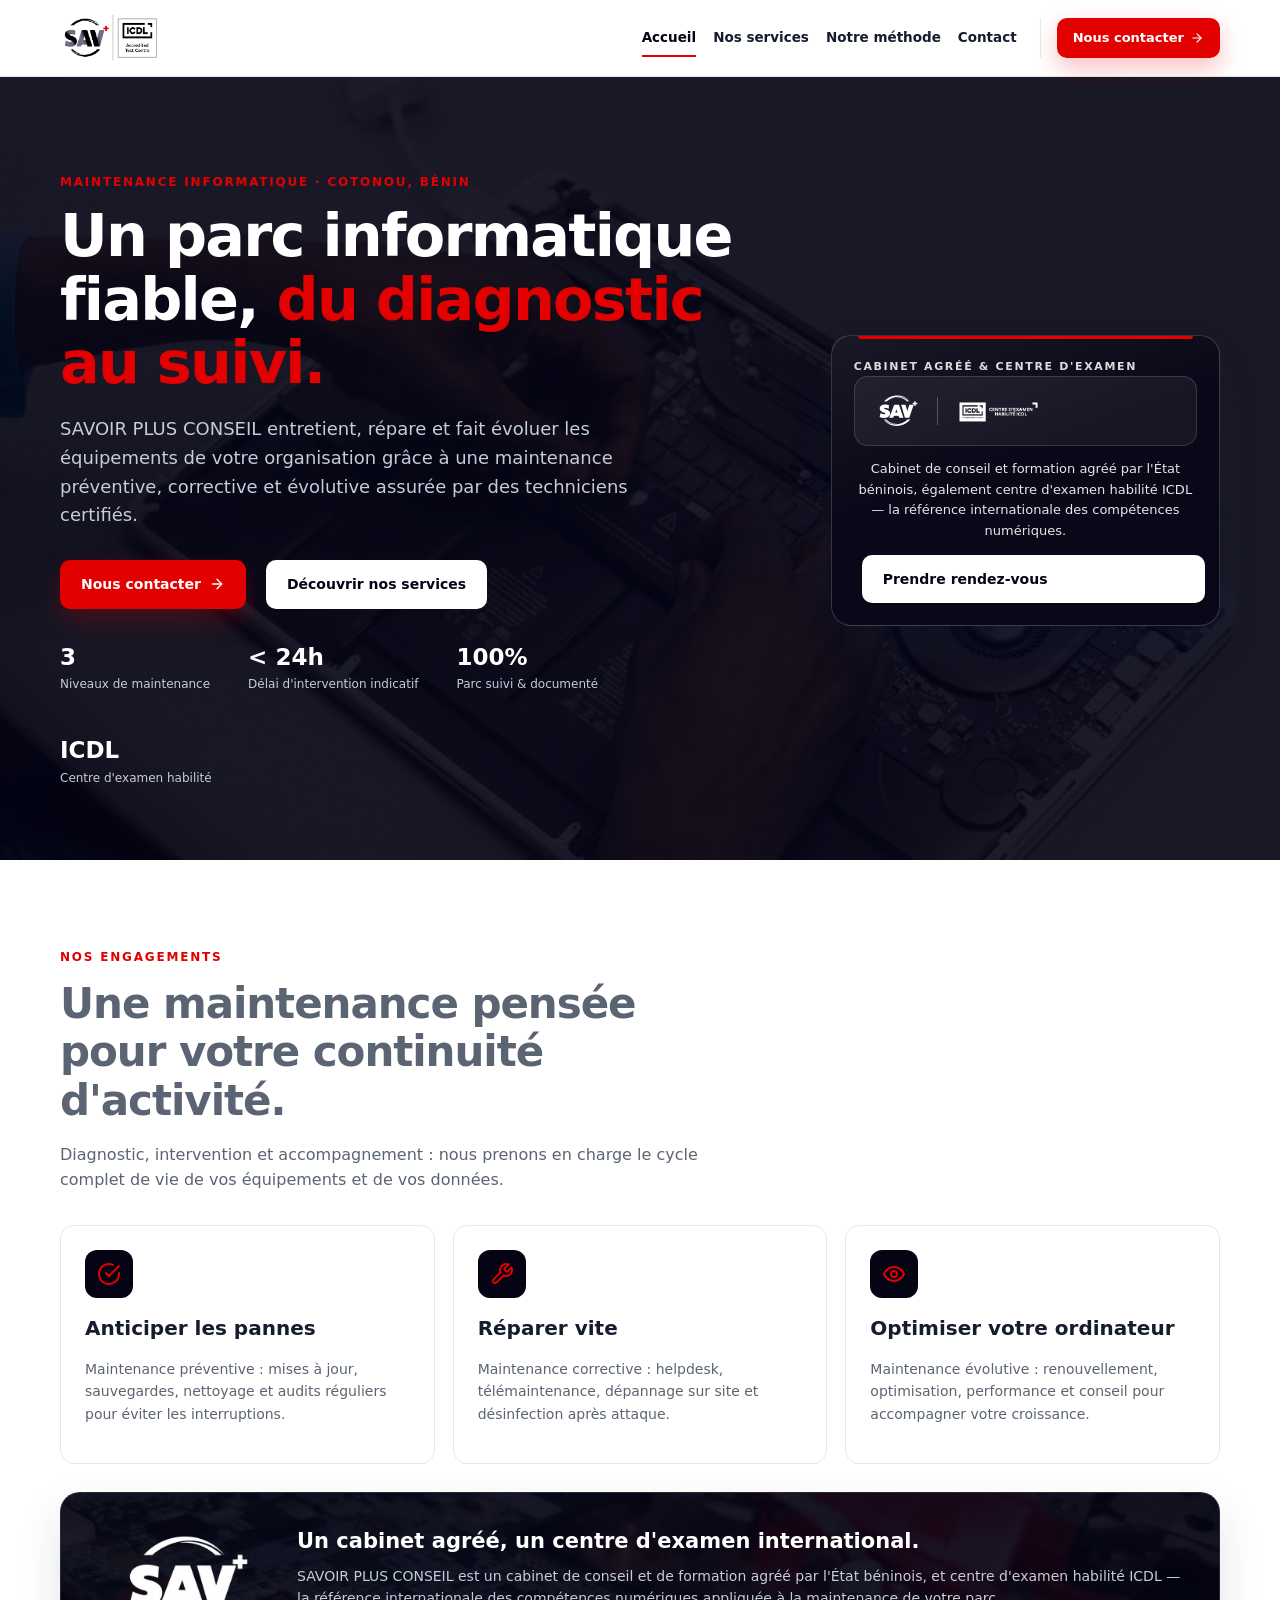
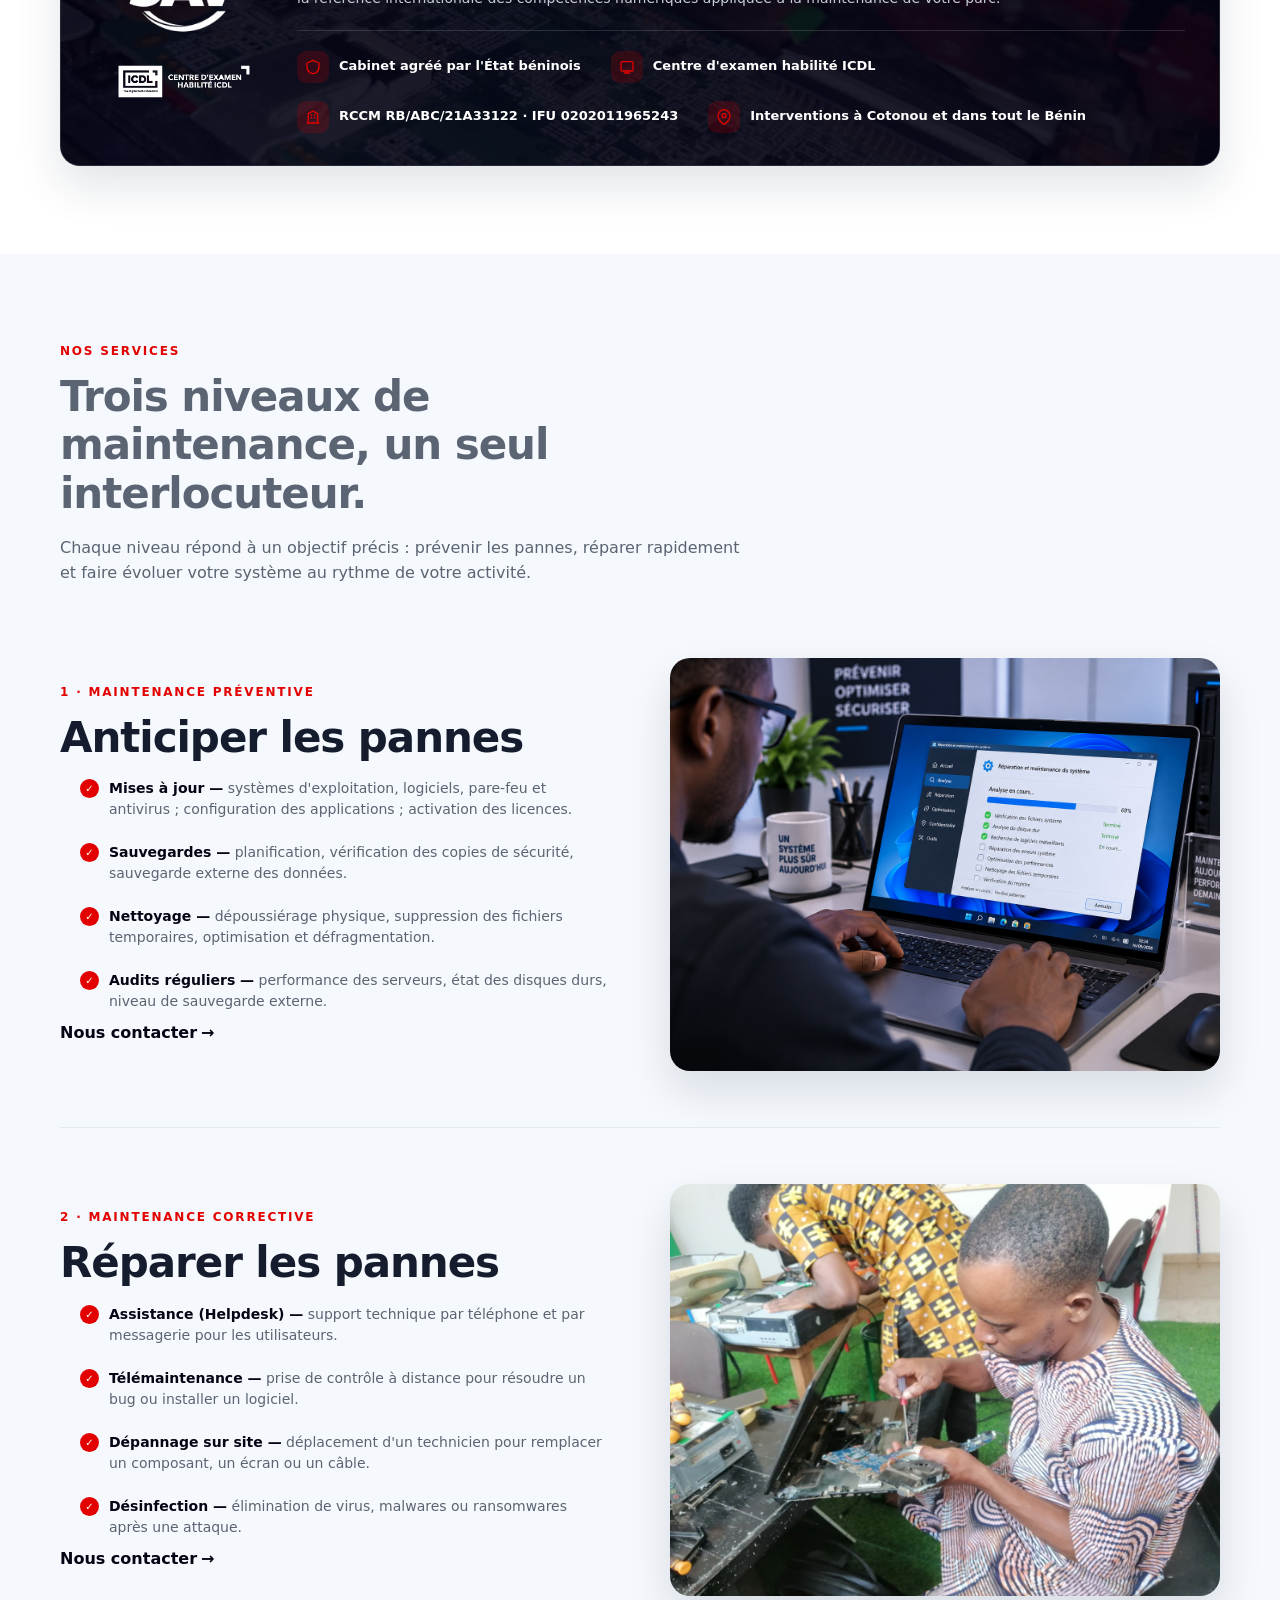
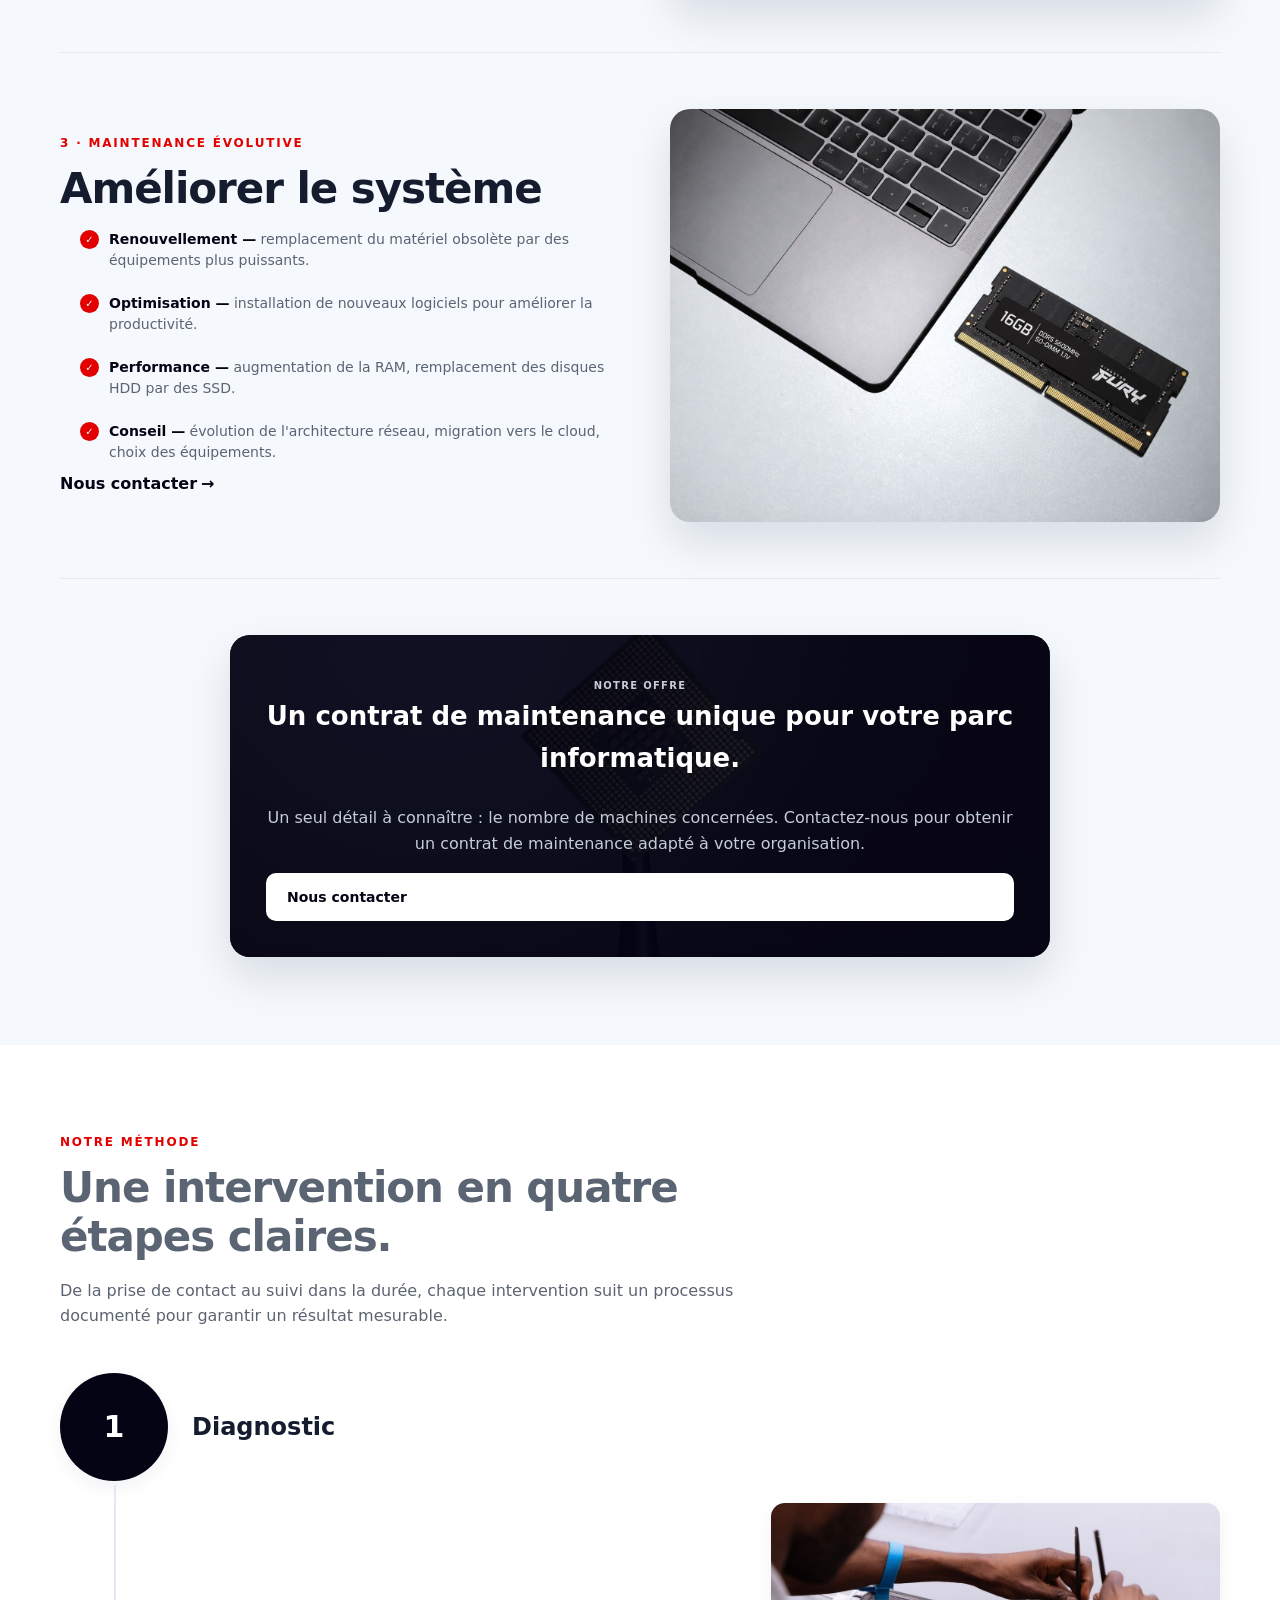
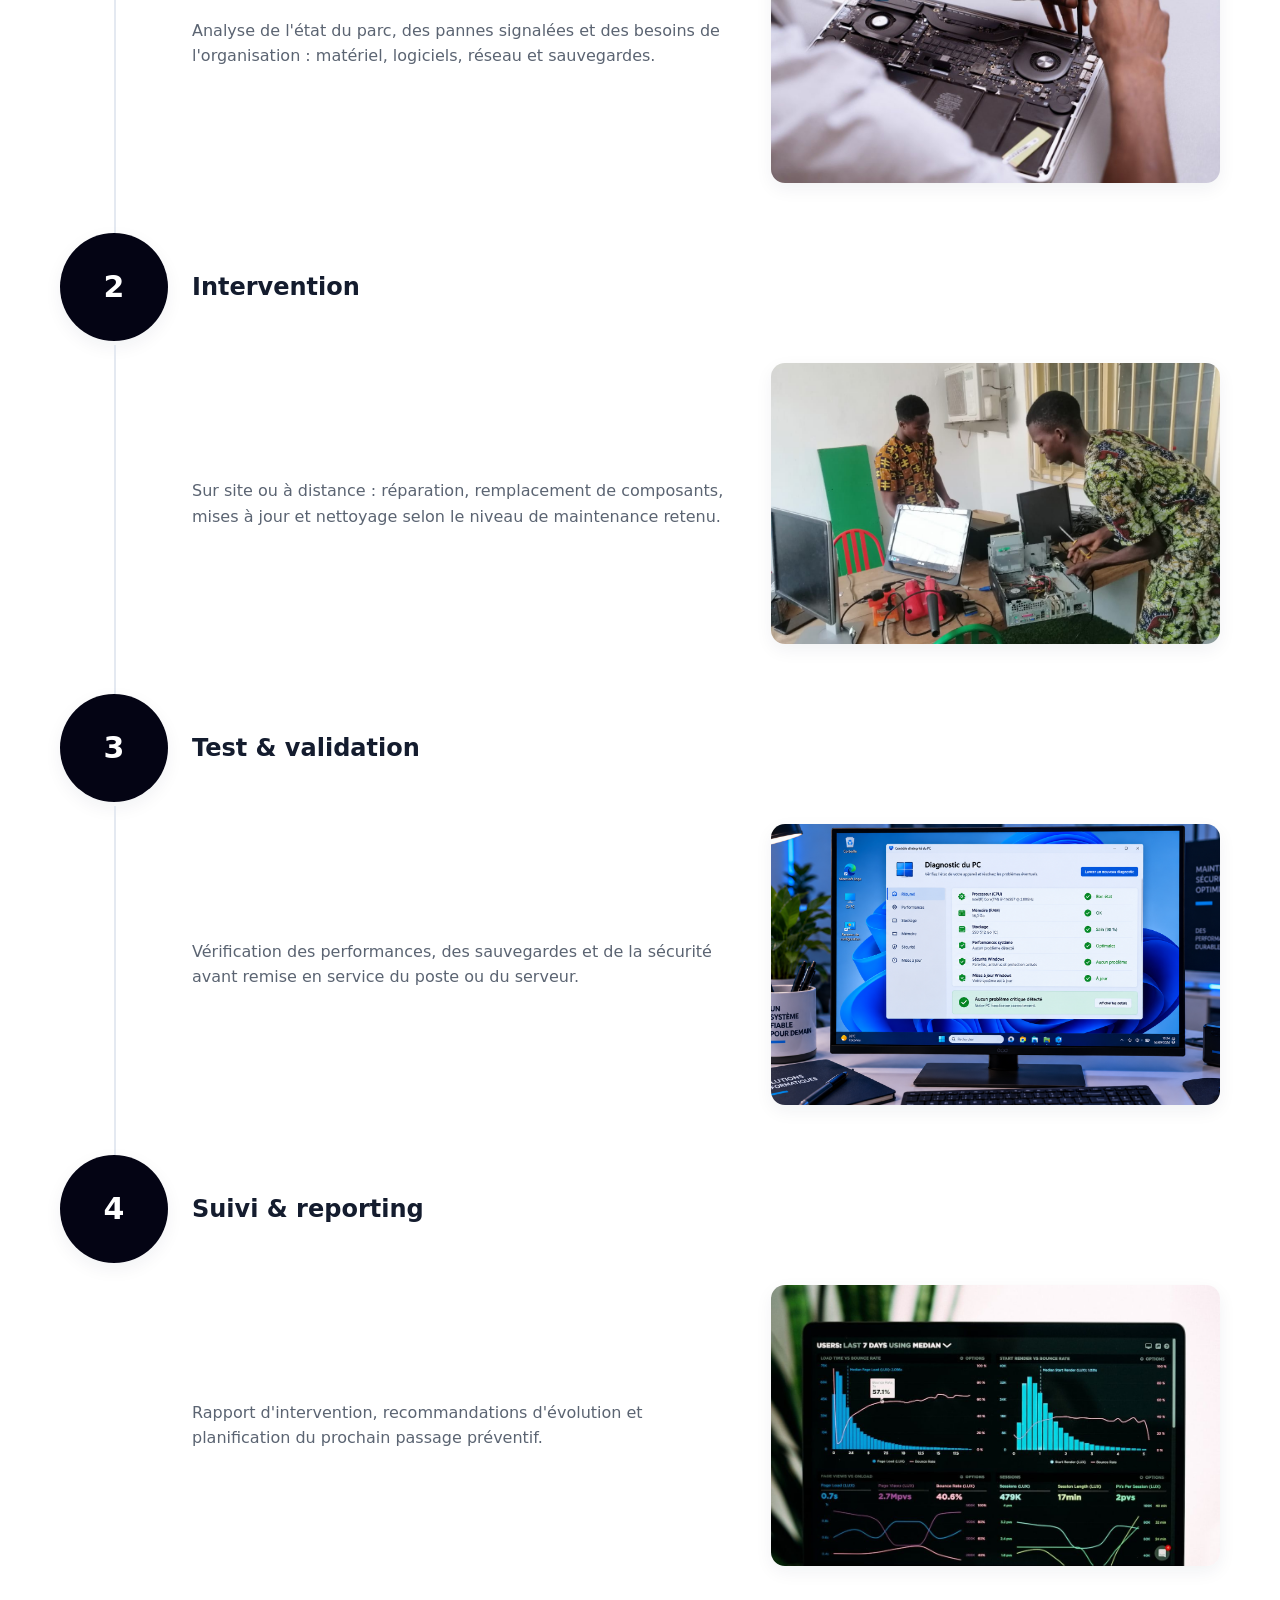
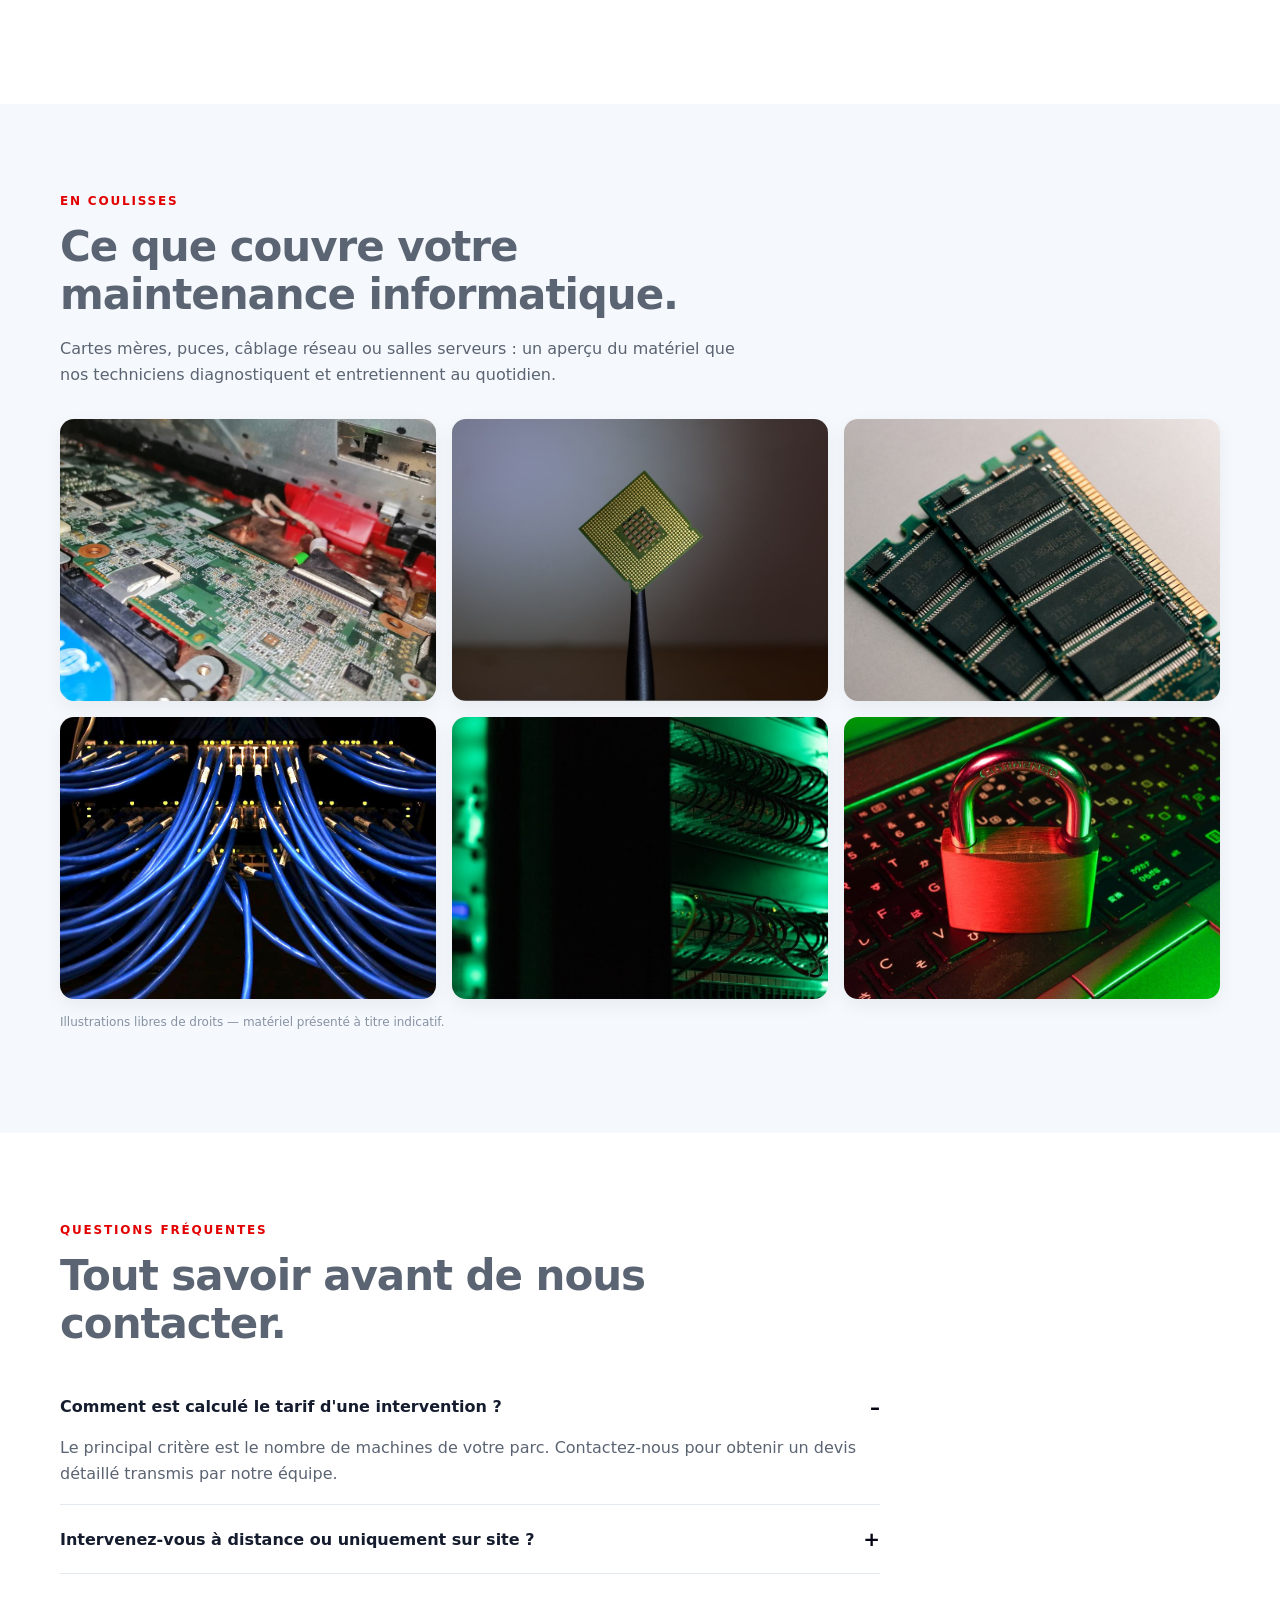
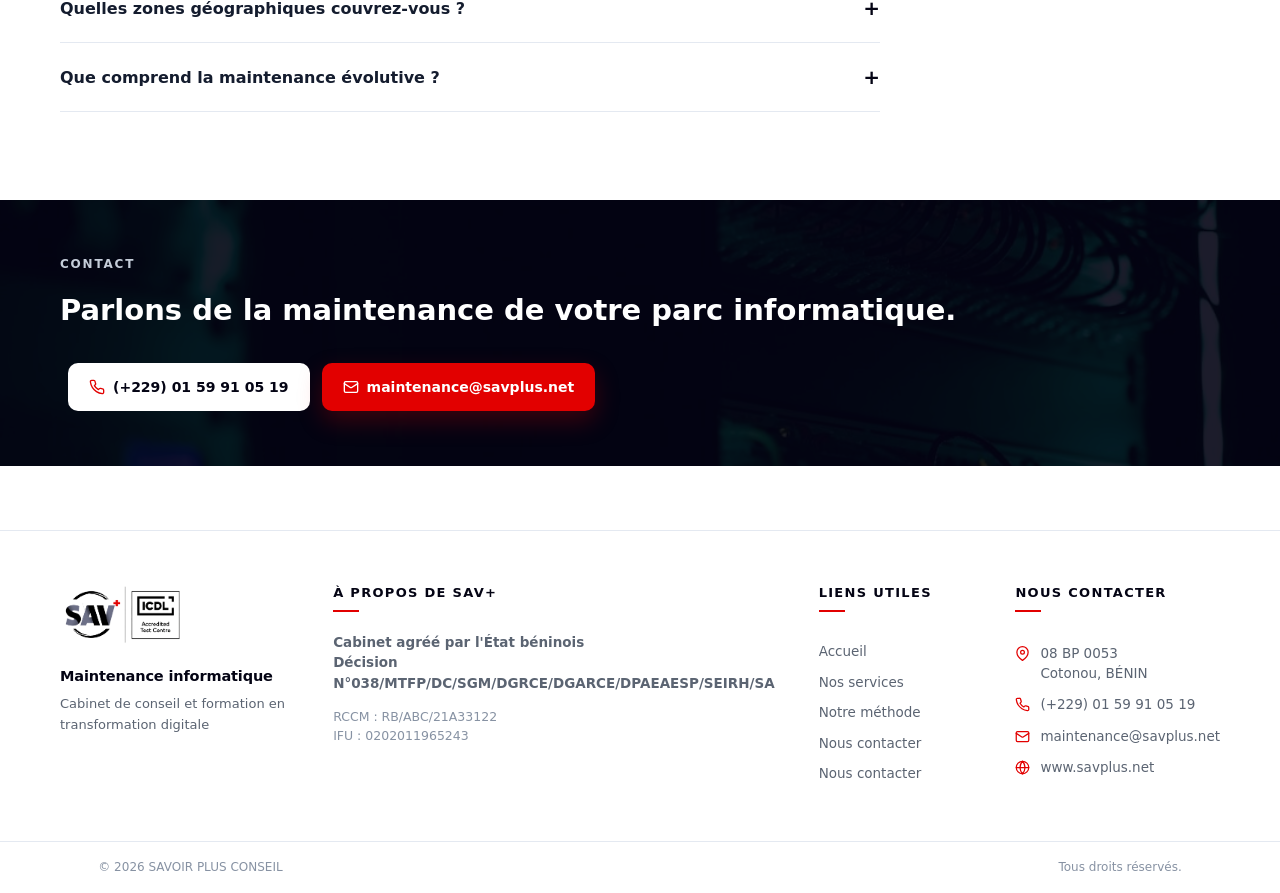
==== commit 5ccff266: "Amelioration et changement de photo" ====
--- a/index.html
+++ b/index.html
@@ -1,12 +1,13 @@
 <!doctype html>
-<html lang="fr">
+<html lang="fr" class="no-js">
 <head>
   <meta charset="utf-8">
   <meta name="viewport" content="width=device-width, initial-scale=1">
   <title>SAVOIR PLUS CONSEIL | Maintenance informatique à Cotonou</title>
   <meta name="description" content="SAVOIR PLUS CONSEIL, cabinet agréé et centre d'examen habilité ICDL, assure la maintenance préventive, corrective et évolutive de votre parc informatique à Cotonou, Bénin.">
   <link rel="icon" href="assets/LOGO/Logo savplus v1.png">
-  <link rel="stylesheet" href="styles.css">
+  <link rel="stylesheet" href="styles.css?v=anim-3">
+  <script>document.documentElement.classList.remove('no-js');</script>
 </head>
 <body>
 <header class="site-header" id="siteHeader">
@@ -18,8 +19,8 @@
       <a href="#methode" data-nav="methode">Notre méthode</a>
       <a href="#contact" data-nav="contact">Contact</a>
       <div class="nav-cta">
-        <a class="btn btn-gold btn-icon" href="maintenance.html">
-          <span>Générer un contrat</span>
+        <a class="btn btn-gold btn-icon" href="#contact">
+          <span>Nous contacter</span>
           <span class="btn-icon" aria-hidden="true"><svg viewBox="0 0 24 24" fill="none" stroke="currentColor" stroke-width="2" stroke-linecap="round" stroke-linejoin="round"><path d="M5 12h14"></path><path d="m12 5 7 7-7 7"></path></svg></span>
         </a>
       </div>
@@ -32,25 +33,25 @@
 <main>
 <section class="hero" id="top" style="--hero-bg:url('assets/images/hero-technicien.jpg')">
   <div class="container hero-grid">
-    <div>
+    <div class="reveal-stagger hero-stagger">
       <div class="eyebrow">MAINTENANCE INFORMATIQUE · COTONOU, BÉNIN</div>
       <h1>Un parc informatique fiable, <span>du diagnostic au suivi.</span></h1>
       <p class="lead">SAVOIR PLUS CONSEIL entretient, répare et fait évoluer les équipements de votre organisation grâce à une maintenance préventive, corrective et évolutive assurée par des techniciens certifiés.</p>
       <div class="hero-actions">
-        <a class="btn btn-gold btn-icon" href="maintenance.html">
-          <span>Générer un contrat de maintenance</span>
+        <a class="btn btn-gold btn-icon" href="#contact">
+          <span>Nous contacter</span>
           <span class="btn-icon" aria-hidden="true"><svg viewBox="0 0 24 24" fill="none" stroke="currentColor" stroke-width="2" stroke-linecap="round" stroke-linejoin="round"><path d="M5 12h14"></path><path d="m12 5 7 7-7 7"></path></svg></span>
         </a>
         <a class="btn btn-white" href="#services">Découvrir nos services</a>
       </div>
       <div class="trust-row">
-        <div><strong>3</strong><span>Niveaux de maintenance</span></div>
-        <div><strong>&lt; 24h</strong><span>Délai d'intervention indicatif</span></div>
-        <div><strong>100%</strong><span>Parc suivi &amp; documenté</span></div>
+        <div><strong class="counter" data-count-to="3">3</strong><span>Niveaux de maintenance</span></div>
+        <div><strong class="counter" data-count-to="24" data-prefix="&lt; " data-suffix="h">&lt; 24h</strong><span>Délai d'intervention indicatif</span></div>
+        <div><strong class="counter" data-count-to="100" data-suffix="%">100%</strong><span>Parc suivi &amp; documenté</span></div>
         <div><strong>ICDL</strong><span>Centre d'examen habilité</span></div>
       </div>
     </div>
-    <div class="hero-card">
+    <div class="hero-card reveal-right">
       <div class="card-top">CABINET AGRÉÉ &amp; CENTRE D'EXAMEN</div>
       <div class="cert-logos">
         <img src="assets/LOGO/Logo savplus v1 BLANC.png" alt="SAV+">
@@ -58,19 +59,19 @@
         <img src="assets/LOGO/LOGO ICDL Blanc.png" alt="ICDL — The Digital Skills Standard">
       </div>
       <p class="hero-note">Cabinet de conseil et formation agréé par l'État béninois, également centre d'examen habilité ICDL — la référence internationale des compétences numériques.</p>
-      <a class="btn btn-white btn-wide" href="maintenance.html">Démarrer un contrat de maintenance</a>
+      <a class="btn btn-white btn-wide" href="#contact">Prendre rendez-vous</a>
     </div>
   </div>
 </section>
 
 <section class="section">
   <div class="container">
-    <div class="section-intro">
+    <div class="section-intro reveal">
       <div class="eyebrow">NOS ENGAGEMENTS</div>
       <h2>Une maintenance pensée pour votre continuité d'activité.</h2>
       <p>Diagnostic, intervention et accompagnement : nous prenons en charge le cycle complet de vie de vos équipements et de vos données.</p>
     </div>
-    <div class="cards cards-3">
+    <div class="cards cards-3 reveal-stagger">
       <article class="card">
         <div class="card-icon" aria-hidden="true"><svg viewBox="0 0 24 24" fill="none" stroke="currentColor" stroke-width="2" stroke-linecap="round" stroke-linejoin="round"><path d="M22 11.08V12a10 10 0 1 1-5.93-9.14"></path><polyline points="22 4 12 14.01 9 11.01"></polyline></svg></div>
         <h3>Anticiper les pannes</h3>
@@ -83,12 +84,12 @@
       </article>
       <article class="card">
         <div class="card-icon" aria-hidden="true"><svg viewBox="0 0 24 24" fill="none" stroke="currentColor" stroke-width="2" stroke-linecap="round" stroke-linejoin="round"><path d="M2 12s3-7 10-7 10 7 10 7-3 7-10 7-10-7-10-7Z"></path><circle cx="12" cy="12" r="3"></circle></svg></div>
-        <h3>Faire évoluer le système</h3>
+        <h3>Optimiser votre ordinateur</h3>
         <p>Maintenance évolutive : renouvellement, optimisation, performance et conseil pour accompagner votre croissance.</p>
       </article>
     </div>
 
-    <div class="accredit-banner">
+    <div class="accredit-banner reveal">
       <div class="accredit-logos">
         <img src="assets/LOGO/Logo savplus v1 BLANC.png" alt="SAV+">
         <img src="assets/LOGO/LOGO ICDL Blanc.png" alt="ICDL — Centre d'examen habilité">
@@ -109,14 +110,14 @@
 
 <section class="section section-alt" id="services">
   <div class="container">
-    <div class="section-intro">
+    <div class="section-intro reveal">
       <div class="eyebrow">NOS SERVICES</div>
       <h2>Trois niveaux de maintenance, un seul interlocuteur.</h2>
       <p>Chaque niveau répond à un objectif précis : prévenir les pannes, réparer rapidement et faire évoluer votre système au rythme de votre activité.</p>
     </div>
 
     <div class="feature-row">
-      <div class="feature-row-body">
+      <div class="feature-row-body reveal-left">
         <div class="eyebrow">1 · MAINTENANCE PRÉVENTIVE</div>
         <h2>Anticiper les pannes</h2>
         <ul class="check-list">
@@ -125,13 +126,13 @@
           <li><span><strong>Nettoyage —</strong> dépoussiérage physique, suppression des fichiers temporaires, optimisation et défragmentation.</span></li>
           <li><span><strong>Audits réguliers —</strong> performance des serveurs, état des disques durs, niveau de sauvegarde externe.</span></li>
         </ul>
-        <a class="text-link" href="maintenance.html">Commencer un contrat de maintenance <span aria-hidden="true">→</span></a>
-      </div>
-      <div class="feature-row-media"><img src="assets/images/dust-cleaning-pc.jpg" alt="Intérieur d'une unité centrale : ventilateur, mémoire et composants entretenus" loading="lazy"></div>
+        <a class="text-link" href="#contact">Nous contacter <span aria-hidden="true">→</span></a>
+      </div>
+      <div class="feature-row-media reveal-right"><img src="assets/images/maintenance-preventive.jpg" alt="Analyse et réparation du système en cours sur un ordinateur portable" loading="lazy"></div>
     </div>
 
     <div class="feature-row reverse">
-      <div class="feature-row-body">
+      <div class="feature-row-body reveal-right">
         <div class="eyebrow">2 · MAINTENANCE CORRECTIVE</div>
         <h2>Réparer les pannes</h2>
         <ul class="check-list">
@@ -140,13 +141,13 @@
           <li><span><strong>Dépannage sur site —</strong> déplacement d'un technicien pour remplacer un composant, un écran ou un câble.</span></li>
           <li><span><strong>Désinfection —</strong> élimination de virus, malwares ou ransomwares après une attaque.</span></li>
         </ul>
-        <a class="text-link" href="maintenance.html">Commencer un contrat de maintenance <span aria-hidden="true">→</span></a>
-      </div>
-      <div class="feature-row-media"><img src="assets/images/helpdesk-support.jpg" alt="Casque d'assistance technique (helpdesk) devant un ordinateur portable" loading="lazy"></div>
+        <a class="text-link" href="#contact">Nous contacter <span aria-hidden="true">→</span></a>
+      </div>
+      <div class="feature-row-media reveal-left"><img src="assets/images/reparation-carte-mere.jpg" alt="Technicien SAV+ réparant la carte mère d'un ordinateur portable" loading="lazy"></div>
     </div>
 
     <div class="feature-row">
-      <div class="feature-row-body">
+      <div class="feature-row-body reveal-left">
         <div class="eyebrow">3 · MAINTENANCE ÉVOLUTIVE</div>
         <h2>Améliorer le système</h2>
         <ul class="check-list">
@@ -155,28 +156,28 @@
           <li><span><strong>Performance —</strong> augmentation de la RAM, remplacement des disques HDD par des SSD.</span></li>
           <li><span><strong>Conseil —</strong> évolution de l'architecture réseau, migration vers le cloud, choix des équipements.</span></li>
         </ul>
-        <a class="text-link" href="maintenance.html">Commencer un contrat de maintenance <span aria-hidden="true">→</span></a>
-      </div>
-      <div class="feature-row-media"><img src="assets/images/ssd-upgrade.jpg" alt="Mise à niveau d'un disque SSD" loading="lazy"></div>
-    </div>
-
-    <div class="cta-panel" style="max-width:820px;margin:56px auto 0;text-align:center">
+        <a class="text-link" href="#contact">Nous contacter <span aria-hidden="true">→</span></a>
+      </div>
+      <div class="feature-row-media reveal-right"><img src="assets/images/ram-upgrade.jpg" alt="Barrette de mémoire RAM près d'un ordinateur portable, mise à niveau matérielle" loading="lazy"></div>
+    </div>
+
+    <div class="cta-panel reveal" style="max-width:820px;margin:56px auto 0;text-align:center">
       <span class="tag">NOTRE OFFRE</span>
       <h3>Un contrat de maintenance unique pour votre parc informatique.</h3>
-      <p>Un seul détail à connaître : le nombre de machines concernées. En quelques étapes, générez un contrat de maintenance adapté à votre organisation.</p>
-      <a class="btn btn-primary btn-wide" href="maintenance.html">Générer un contrat de maintenance</a>
+      <p>Un seul détail à connaître : le nombre de machines concernées. Contactez-nous pour obtenir un contrat de maintenance adapté à votre organisation.</p>
+      <a class="btn btn-primary btn-wide" href="#contact">Nous contacter</a>
     </div>
   </div>
 </section>
 
 <section class="section" id="methode">
   <div class="container">
-    <div class="section-intro">
+    <div class="section-intro reveal">
       <div class="eyebrow">NOTRE MÉTHODE</div>
       <h2>Une intervention en quatre étapes claires.</h2>
       <p>De la prise de contact au suivi dans la durée, chaque intervention suit un processus documenté pour garantir un résultat mesurable.</p>
     </div>
-    <div class="timeline">
+    <div class="timeline reveal-stagger">
       <div class="timeline-item">
         <div class="timeline-head">
           <div class="timeline-num">1</div>
@@ -194,7 +195,7 @@
         </div>
         <div class="timeline-body">
           <p>Sur site ou à distance : réparation, remplacement de composants, mises à jour et nettoyage selon le niveau de maintenance retenu.</p>
-          <img src="assets/images/open-pc-tower.jpg" alt="Unité centrale ouverte pendant une intervention" loading="lazy">
+          <img src="assets/images/intervention-unite-centrale.jpg" alt="Techniciens SAV+ en intervention sur une unité centrale" loading="lazy">
         </div>
       </div>
       <div class="timeline-item">
@@ -204,7 +205,7 @@
         </div>
         <div class="timeline-body">
           <p>Vérification des performances, des sauvegardes et de la sécurité avant remise en service du poste ou du serveur.</p>
-          <img src="assets/images/motherboard-macro.jpg" alt="Carte mère vérifiée après intervention" loading="lazy">
+          <img src="assets/images/test-validation.jpg" alt="Diagnostic du PC : vérification des performances, du stockage et de la sécurité" loading="lazy">
         </div>
       </div>
       <div class="timeline-item">
@@ -223,18 +224,18 @@
 
 <section class="section section-alt">
   <div class="container">
-    <div class="section-intro">
+    <div class="section-intro reveal">
       <div class="eyebrow">EN COULISSES</div>
       <h2>Ce que couvre votre maintenance informatique.</h2>
       <p>Cartes mères, puces, câblage réseau ou salles serveurs : un aperçu du matériel que nos techniciens diagnostiquent et entretiennent au quotidien.</p>
     </div>
-    <div class="gallery-grid">
-      <img src="assets/images/motherboard-macro.jpg" alt="Gros plan sur une carte mère" loading="lazy">
+    <div class="gallery-grid reveal-stagger">
+      <img src="assets/images/motherboard-macro.jpg" alt="Gros plan sur la carte mère d'un ordinateur en réparation" loading="lazy">
       <img src="assets/images/circuit-chip-macro.jpg" alt="Gros plan sur un processeur et ses composants" loading="lazy">
-      <img src="assets/images/ram-module.jpg" alt="Module de mémoire RAM" loading="lazy">
+      <img src="assets/images/ram-module.jpg" alt="Barrette de mémoire RAM DDR5 moderne" loading="lazy">
       <img src="assets/images/network-cables.jpg" alt="Câblage réseau en baie de brassage" loading="lazy">
-      <img src="assets/images/server-room.jpg" alt="Baie de serveurs en salle informatique" loading="lazy">
-      <img src="assets/images/cybersecurity-lock.jpg" alt="Sécurité informatique et protection des données" loading="lazy">
+      <img src="assets/images/server-room.jpg" alt="Unité centrale démontée pour diagnostic et réparation" loading="lazy">
+      <img src="assets/images/cybersecurity-lock.jpg" alt="Ordinateur protégé par la sécurité Windows" loading="lazy">
     </div>
     <p class="gallery-note">Illustrations libres de droits — matériel présenté à titre indicatif.</p>
   </div>
@@ -242,14 +243,14 @@
 
 <section class="section">
   <div class="container">
-    <div class="section-intro">
+    <div class="section-intro reveal">
       <div class="eyebrow">QUESTIONS FRÉQUENTES</div>
-      <h2>Tout savoir avant de démarrer un contrat.</h2>
-    </div>
-    <div style="max-width:820px;margin-top:24px">
+      <h2>Tout savoir avant de nous contacter.</h2>
+    </div>
+    <div class="reveal" style="max-width:820px;margin-top:24px">
       <details class="faq-item" open>
-        <summary>Comment est calculé le tarif d'un contrat de maintenance ?</summary>
-        <p>Le principal critère est le nombre de machines de votre parc. Générez un aperçu immédiat depuis la page « Contrat », un devis détaillé vous est ensuite transmis par notre équipe.</p>
+        <summary>Comment est calculé le tarif d'une intervention ?</summary>
+        <p>Le principal critère est le nombre de machines de votre parc. Contactez-nous pour obtenir un devis détaillé transmis par notre équipe.</p>
       </details>
       <details class="faq-item">
         <summary>Intervenez-vous à distance ou uniquement sur site ?</summary>
@@ -257,7 +258,7 @@
       </details>
       <details class="faq-item">
         <summary>Quelles zones géographiques couvrez-vous ?</summary>
-        <p>Nous intervenons à Cotonou et, selon les contrats, dans le reste du Bénin. Contactez-nous pour vérifier la couverture de votre organisation.</p>
+        <p>Nous intervenons à Cotonou et, selon les besoins, dans le reste du Bénin. Contactez-nous pour vérifier la couverture de votre organisation.</p>
       </details>
       <details class="faq-item">
         <summary>Que comprend la maintenance évolutive ?</summary>
@@ -269,18 +270,18 @@
 
 <section class="contact-strip" id="contact">
   <div class="container contact-flex">
-    <div>
+    <div class="reveal-left">
       <div class="eyebrow">CONTACT</div>
       <h2>Parlons de la maintenance de votre parc informatique.</h2>
     </div>
-    <div class="hero-actions" style="margin:0">
-      <a class="btn btn-white btn-icon" href="tel:+2290169416666">
+    <div class="hero-actions reveal-right" style="margin:0">
+      <a class="btn btn-white btn-icon" href="tel:+2290159910519">
         <span class="btn-icon" aria-hidden="true"><svg viewBox="0 0 24 24" fill="none" stroke="currentColor" stroke-width="2" stroke-linecap="round" stroke-linejoin="round"><path d="M22 16.92v3a2 2 0 0 1-2.18 2 19.79 19.79 0 0 1-8.63-3.07 19.5 19.5 0 0 1-6-6 19.79 19.79 0 0 1-3.07-8.67A2 2 0 0 1 4.11 2h3a2 2 0 0 1 2 1.72c.13.96.36 1.9.7 2.81a2 2 0 0 1-.45 2.11L8.09 9.91a16 16 0 0 0 6 6l1.27-1.27a2 2 0 0 1 2.11-.45c.91.34 1.85.57 2.81.7A2 2 0 0 1 22 16.92z"></path></svg></span>
-        <span>(+229) 69 41 66 66</span>
+        <span>(+229) 01 59 91 05 19</span>
       </a>
-      <a class="btn btn-gold btn-icon" href="mailto:contact@savplus.net">
+      <a class="btn btn-gold btn-icon" href="mailto:maintenance@savplus.net">
         <span class="btn-icon" aria-hidden="true"><svg viewBox="0 0 24 24" fill="none" stroke="currentColor" stroke-width="2" stroke-linecap="round" stroke-linejoin="round"><rect width="20" height="16" x="2" y="4" rx="2"></rect><path d="m22 7-8.97 5.7a1.94 1.94 0 0 1-2.06 0L2 7"></path></svg></span>
-        <span>contact@savplus.net</span>
+        <span>maintenance@savplus.net</span>
       </a>
     </div>
   </div>
@@ -304,14 +305,14 @@
       <a href="#top">Accueil</a>
       <a href="#services">Nos services</a>
       <a href="#methode">Notre méthode</a>
-      <a href="maintenance.html">Contrat de maintenance</a>
-      <a href="mailto:contact@savplus.net">Nous contacter</a>
+      <a href="#contact">Nous contacter</a>
+      <a href="mailto:maintenance@savplus.net">Nous contacter</a>
     </div>
     <div class="footer-col footer-contact">
       <h4 class="footer-title">Nous contacter</h4>
       <p class="footer-line"><svg viewBox="0 0 24 24" fill="none" stroke="currentColor" stroke-width="2" stroke-linecap="round" stroke-linejoin="round" aria-hidden="true"><path d="M21 10c0 7-9 13-9 13s-9-6-9-13a9 9 0 0 1 18 0z"/><circle cx="12" cy="10" r="3"/></svg><span>08 BP 0053<br>Cotonou, BÉNIN</span></p>
-      <p class="footer-line"><svg viewBox="0 0 24 24" fill="none" stroke="currentColor" stroke-width="2" stroke-linecap="round" stroke-linejoin="round" aria-hidden="true"><path d="M22 16.92v3a2 2 0 0 1-2.18 2 19.79 19.79 0 0 1-8.63-3.07 19.5 19.5 0 0 1-6-6 19.79 19.79 0 0 1-3.07-8.67A2 2 0 0 1 4.11 2h3a2 2 0 0 1 2 1.72c.13.96.36 1.9.7 2.81a2 2 0 0 1-.45 2.11L8.09 9.91a16 16 0 0 0 6 6l1.27-1.27a2 2 0 0 1 2.11-.45c.91.34 1.85.57 2.81.7A2 2 0 0 1 22 16.92z"/></svg><a href="tel:+2290169416666">(+229) 69 41 66 66</a></p>
-      <p class="footer-line"><svg viewBox="0 0 24 24" fill="none" stroke="currentColor" stroke-width="2" stroke-linecap="round" stroke-linejoin="round" aria-hidden="true"><rect width="20" height="16" x="2" y="4" rx="2"/><path d="m22 7-8.97 5.7a1.94 1.94 0 0 1-2.06 0L2 7"/></svg><a href="mailto:contact@savplus.net">contact@savplus.net</a></p>
+      <p class="footer-line"><svg viewBox="0 0 24 24" fill="none" stroke="currentColor" stroke-width="2" stroke-linecap="round" stroke-linejoin="round" aria-hidden="true"><path d="M22 16.92v3a2 2 0 0 1-2.18 2 19.79 19.79 0 0 1-8.63-3.07 19.5 19.5 0 0 1-6-6 19.79 19.79 0 0 1-3.07-8.67A2 2 0 0 1 4.11 2h3a2 2 0 0 1 2 1.72c.13.96.36 1.9.7 2.81a2 2 0 0 1-.45 2.11L8.09 9.91a16 16 0 0 0 6 6l1.27-1.27a2 2 0 0 1 2.11-.45c.91.34 1.85.57 2.81.7A2 2 0 0 1 22 16.92z"/></svg><a href="tel:+2290159910519">(+229) 01 59 91 05 19</a></p>
+      <p class="footer-line"><svg viewBox="0 0 24 24" fill="none" stroke="currentColor" stroke-width="2" stroke-linecap="round" stroke-linejoin="round" aria-hidden="true"><rect width="20" height="16" x="2" y="4" rx="2"/><path d="m22 7-8.97 5.7a1.94 1.94 0 0 1-2.06 0L2 7"/></svg><a href="mailto:maintenance@savplus.net">maintenance@savplus.net</a></p>
       <p class="footer-line"><svg viewBox="0 0 24 24" fill="none" stroke="currentColor" stroke-width="2" stroke-linecap="round" stroke-linejoin="round" aria-hidden="true"><circle cx="12" cy="12" r="10"/><path d="M2 12h20"/><path d="M12 2a15.3 15.3 0 0 1 4 10 15.3 15.3 0 0 1-4 10 15.3 15.3 0 0 1-4-10 15.3 15.3 0 0 1 4-10z"/></svg><a href="https://savplus.net/" target="_blank" rel="noopener">www.savplus.net</a></p>
     </div>
   </div>
@@ -322,6 +323,6 @@
     </div>
   </div>
 </footer>
-<script src="script.js"></script>
+<script src="script.js?v=anim-3"></script>
 </body>
 </html>
--- a/styles.css
+++ b/styles.css
@@ -163,7 +163,10 @@
 .contact-card{background:#fff;border:1px solid var(--border);border-radius:16px;padding:22px}
 .contact-card strong{color:var(--navy-900)}
 .micro-note{font-weight:400;font-size:12px;color:var(--gray-400)}
-.cta-panel{background:linear-gradient(135deg,var(--blue-700),var(--navy-800));color:#fff;border:none}
+.cta-panel{position:relative;overflow:hidden;background:linear-gradient(180deg,var(--navy-950) 0%,var(--navy-900) 100%);color:#fff;border:none}
+.cta-panel::before{content:"";position:absolute;inset:0;background:url("assets/images/circuit-chip-macro.jpg") center/cover no-repeat;opacity:.36}
+.cta-panel::after{content:"";position:absolute;inset:0;background:rgba(4,4,20,.72)}
+.cta-panel>*{position:relative;z-index:1}
 .cta-panel .tag{color:#c5cdd9}
 .cta-panel p{color:#c5cdd9}
 .cta-panel .btn-primary{background:#fff;color:var(--navy-900);box-shadow:none}
@@ -181,7 +184,10 @@
 .enterprise-grid strong,.enterprise-grid span{display:block}
 .enterprise-grid span{color:var(--gray-600);font-size:13px;margin-top:5px}
 
-.contact-strip{background:linear-gradient(120deg,var(--blue-700),var(--navy-900));color:#fff;padding:55px 0}
+.contact-strip{position:relative;overflow:hidden;background:linear-gradient(180deg,var(--navy-950) 0%,var(--navy-900) 100%);color:#fff;padding:55px 0}
+.contact-strip::before{content:"";position:absolute;inset:0;background:url("assets/images/server-room.jpg") center/cover no-repeat;opacity:.36}
+.contact-strip::after{content:"";position:absolute;inset:0;background:rgba(4,4,20,.72)}
+.contact-strip>*{position:relative;z-index:1}
 .contact-strip .eyebrow{color:#c5cdd9}
 .contact-flex{display:flex;justify-content:space-between;align-items:center;gap:30px;flex-wrap:wrap}
 .contact-flex h2{margin:0;font-size:29px}
@@ -357,7 +363,10 @@
 .check-list strong{color:var(--navy-900);display:inline}
 
 /* ---------- accreditation ---------- */
-.accredit-banner{display:flex;align-items:flex-start;gap:24px;background:linear-gradient(135deg,var(--navy-950),var(--navy-900));color:#fff;border-radius:var(--radius-lg);padding:32px 34px;margin-top:28px;border:1px solid rgba(255,255,255,.14);box-shadow:0 20px 45px rgba(0,0,0,.35)}
+.accredit-banner{position:relative;display:flex;align-items:flex-start;gap:24px;overflow:hidden;background:linear-gradient(180deg,var(--navy-950) 0%,var(--navy-900) 100%);color:#fff;border-radius:var(--radius-lg);padding:32px 34px;margin-top:28px;border:1px solid rgba(255,255,255,.14);box-shadow:0 20px 45px rgba(0,0,0,.35)}
+.accredit-banner::before{content:"";position:absolute;inset:0;background:url("assets/images/motherboard-macro.jpg") center/cover no-repeat;opacity:.36}
+.accredit-banner::after{content:"";position:absolute;inset:0;background:rgba(4,4,20,.72)}
+.accredit-banner>*{position:relative;z-index:1}
 .accredit-seal{flex:none;width:80px;height:80px;border:3px solid var(--gold-500);border-radius:50%;display:grid;place-items:center;text-align:center;font-size:11px;font-weight:900;line-height:1.15;letter-spacing:.04em;margin-top:2px}
 .accredit-banner h3{margin:0 0 6px;font-size:21px}
 .accredit-banner p{margin:0;font-size:14px;color:#c5cdd9}
@@ -439,3 +448,44 @@
 
 /* focus clavier visible et cohérent */
 a:focus-visible,button:focus-visible{outline:2px solid var(--gold-500);outline-offset:2px;border-radius:4px}
+
+/* ---------- Animations : apparition au scroll ---------- */
+@media(prefers-reduced-motion:no-preference){
+  .reveal{opacity:0;transform:translateY(28px);transition:opacity .7s cubic-bezier(.16,1,.3,1),transform .7s cubic-bezier(.16,1,.3,1)}
+  .reveal.is-visible{opacity:1;transform:none}
+  .reveal-left{opacity:0;transform:translateX(-32px);transition:opacity .7s cubic-bezier(.16,1,.3,1),transform .7s cubic-bezier(.16,1,.3,1)}
+  .reveal-left.is-visible{opacity:1;transform:none}
+  .reveal-right{opacity:0;transform:translateX(32px);transition:opacity .7s cubic-bezier(.16,1,.3,1),transform .7s cubic-bezier(.16,1,.3,1)}
+  .reveal-right.is-visible{opacity:1;transform:none}
+  .reveal-stagger>*{opacity:0;transform:translateY(28px);transition:opacity .6s cubic-bezier(.16,1,.3,1),transform .6s cubic-bezier(.16,1,.3,1)}
+  .reveal-stagger.is-visible>*{opacity:1;transform:none}
+  .reveal-stagger.is-visible>*:nth-child(1){transition-delay:.05s}
+  .reveal-stagger.is-visible>*:nth-child(2){transition-delay:.12s}
+  .reveal-stagger.is-visible>*:nth-child(3){transition-delay:.19s}
+  .reveal-stagger.is-visible>*:nth-child(4){transition-delay:.26s}
+  .reveal-stagger.is-visible>*:nth-child(5){transition-delay:.33s}
+  .reveal-stagger.is-visible>*:nth-child(6){transition-delay:.4s}
+  .reveal-auto{opacity:0;transform:translateY(30px) scale(.985);transition:opacity .72s cubic-bezier(.16,1,.3,1),transform .72s cubic-bezier(.16,1,.3,1)}
+  .reveal-auto.is-visible{opacity:1;transform:none}
+  .reveal-group>*{transition-delay:var(--reveal-delay,0ms)}
+  .reveal-group:not(.is-visible)>*{opacity:0;transform:translateY(28px)}
+  .reveal-group.is-visible>*{opacity:1;transform:none}
+  .reveal-group>*{transition-property:opacity,transform;transition-duration:.64s;transition-timing-function:cubic-bezier(.16,1,.3,1)}
+  .hero-card.is-visible,.accredit-banner.is-visible,.cta-panel.is-visible{animation:soft-glow .9s ease both}
+  @keyframes soft-glow{
+    0%{box-shadow:0 12px 30px rgba(0,0,0,.1)}
+    100%{box-shadow:var(--shadow-md)}
+  }
+}
+/* JS non disponible : tout reste visible */
+.no-js .reveal,.no-js .reveal-left,.no-js .reveal-right,.no-js .reveal-auto,.no-js .reveal-stagger>*,.no-js .reveal-group>*{opacity:1!important;transform:none!important}
+
+/* micro-interactions complémentaires */
+.gallery-grid img{transition:transform .5s cubic-bezier(.16,1,.3,1)}
+.gallery-grid img:hover{transform:scale(1.045)}
+.feature-row-media img{transition:transform .6s cubic-bezier(.16,1,.3,1)}
+.feature-row-media:hover img{transform:scale(1.03)}
+.timeline-num{transition:transform .3s ease}
+.timeline-item:hover .timeline-num{transform:scale(1.1)}
+.footer-logo,.brand-logo{transition:transform .25s ease}
+.brand:hover .brand-logo{transform:scale(1.04)}
